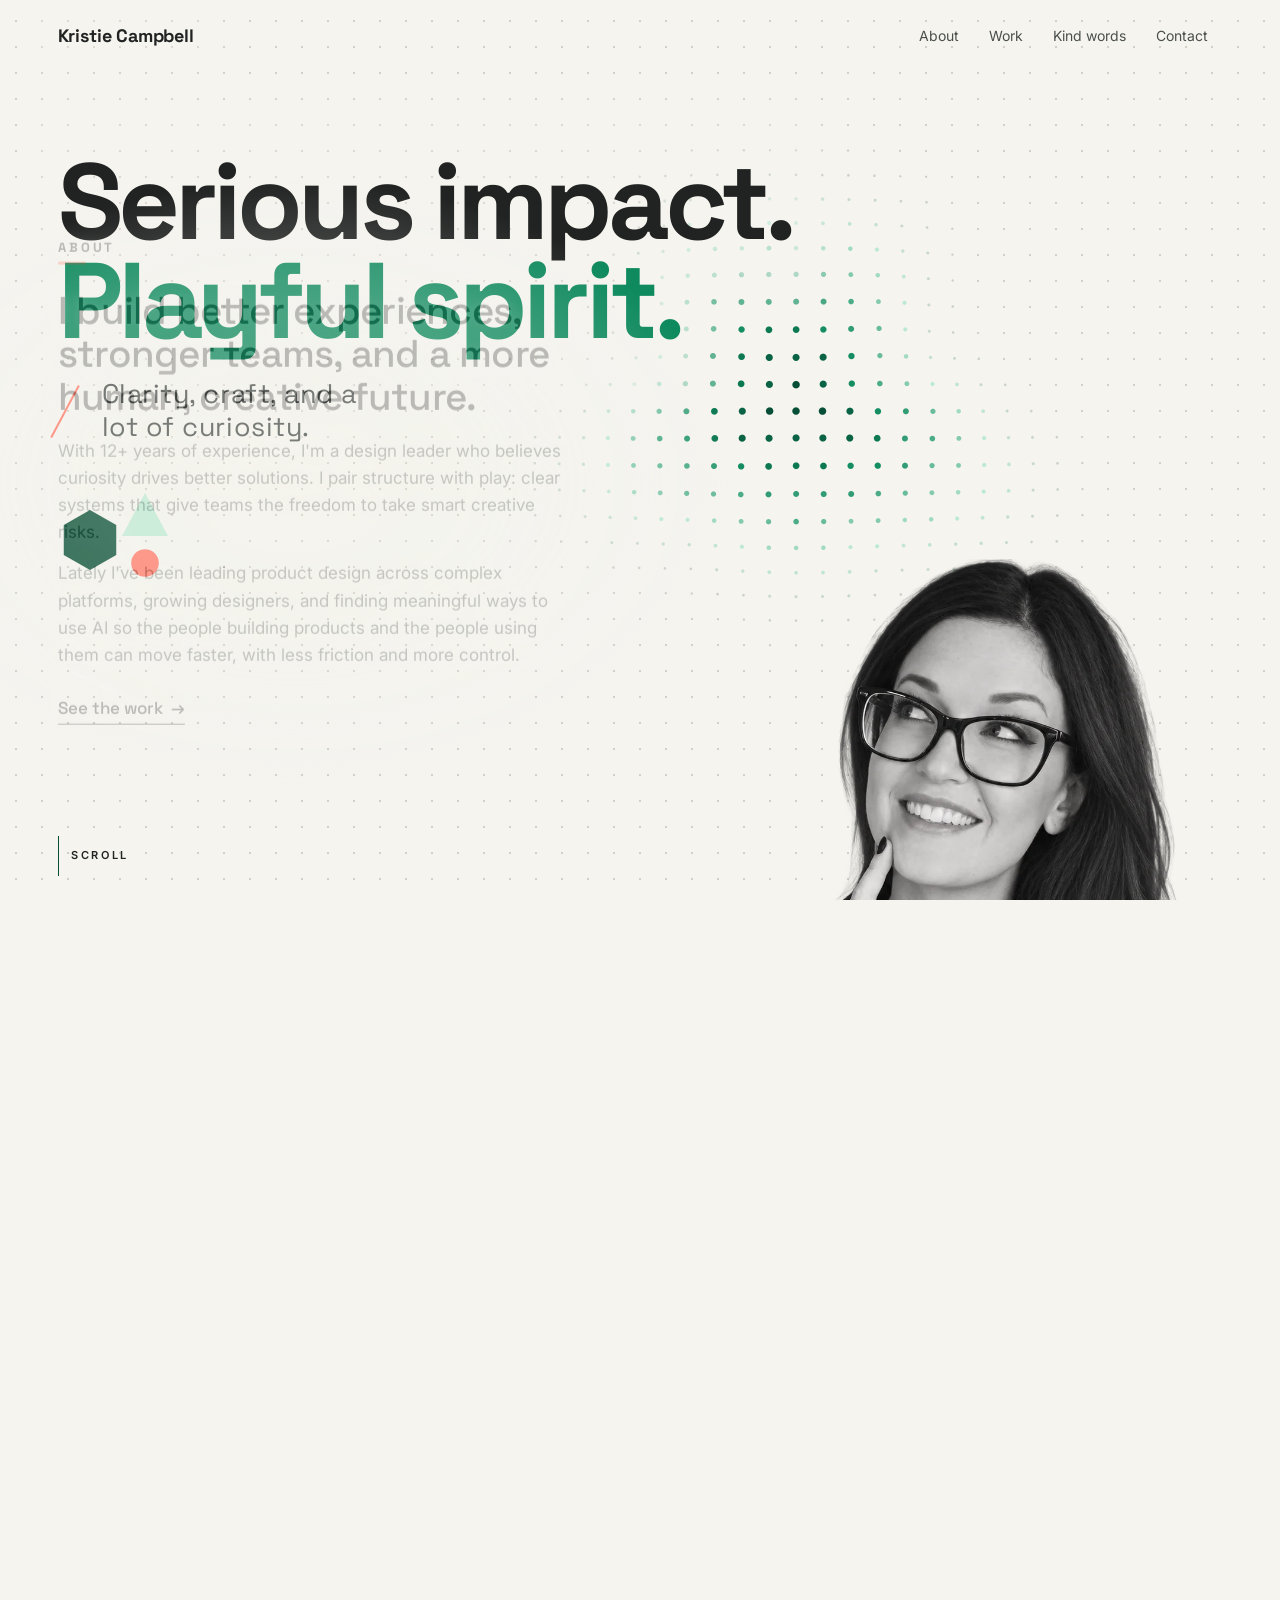
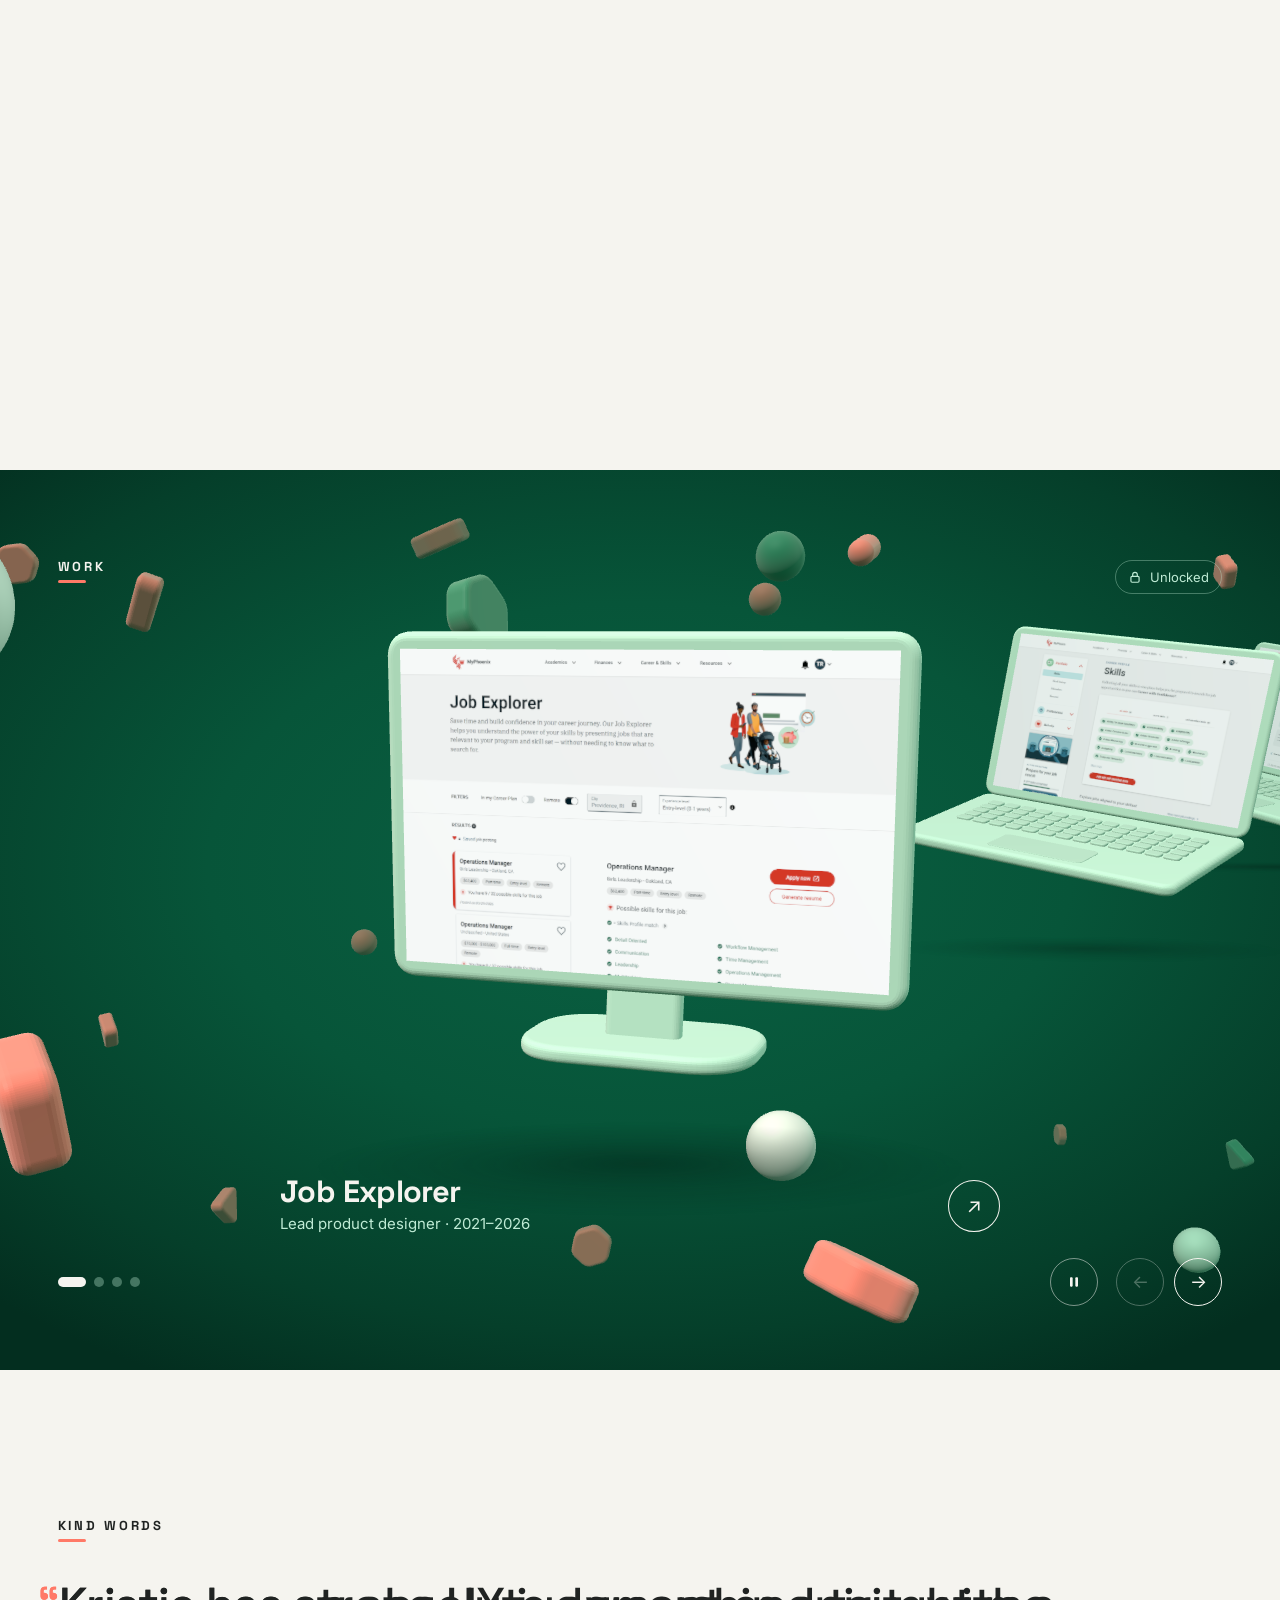
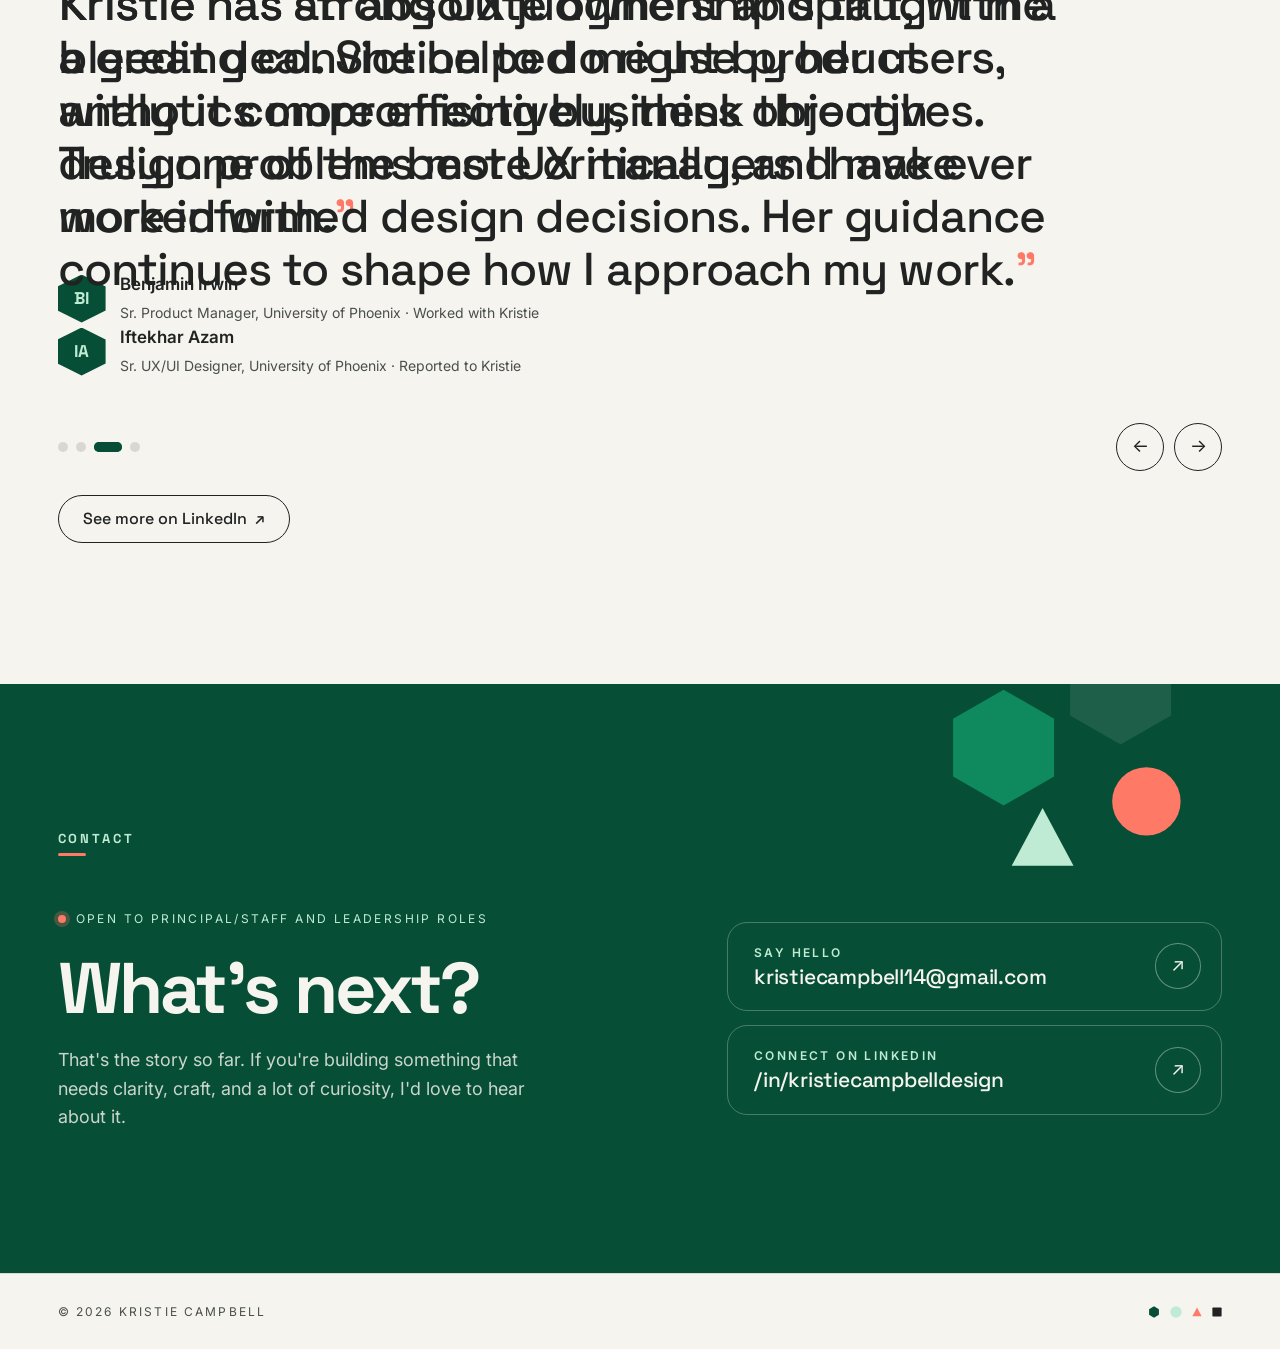
==== index.html @ 9670182a "Portfolio preview: clay work space, layered story hero, no resume section A standalone copy of the p" ====
<!doctype html>
<html lang="en">

<head>
  <meta charset="utf-8" />
  <meta name="viewport" content="width=device-width, initial-scale=1" />
  <meta name="robots" content="noindex" />
  <title>Kristie Campbell · Design Leader</title>
  <meta name="description"
    content="Kristie Campbell, design leader building better experiences, stronger teams, and a more human, creative future." />
  <link rel="icon"
    href="data:image/svg+xml,%3Csvg xmlns='http://www.w3.org/2000/svg' viewBox='0 0 100 100'%3E%3Cpolygon points='50,4 90,27 90,73 50,96 10,73 10,27' fill='%23064E35'/%3E%3Ccircle cx='50' cy='50' r='14' fill='%23FF7967'/%3E%3C/svg%3E" />
  <link rel="preconnect" href="https://fonts.googleapis.com" />
  <link rel="preconnect" href="https://fonts.gstatic.com" crossorigin />
  <link
    href="https://fonts.googleapis.com/css2?family=Inter:wght@400;500;600&family=Mrs+Saint+Delafield&family=Space+Grotesk:wght@400;500;700&display=swap"
    rel="stylesheet" />
  <link rel="stylesheet" href="css/styles.css" />
</head>

<body>
  <a class="skip-link" href="#about">Skip to content</a>

  <!-- ============ HEADER + MENU ============ -->
  <header class="site-header" data-header>
    <a class="wordmark" href="#top">Kristie Campbell</a>
    <nav class="nav-inline" aria-label="Sections" data-nav-inline>
      <ul>
        <li><a href="#about">About</a></li>
        <li><a href="#work">Work</a></li>
        <li><a href="#kind-words">Kind words</a></li>
        <li><a href="#contact">Contact</a></li>
      </ul>
    </nav>
    <button class="menu-toggle" aria-expanded="false" aria-controls="menu" data-menu-toggle>
      <span class="sr-only">Menu</span>
      <span class="menu-toggle__lines" aria-hidden="true"><i></i><i></i><i></i></span>
    </button>
  </header>

  <nav class="menu" id="menu" aria-label="Main" data-menu hidden>
    <ol class="menu__list">
      <li><a href="#about">About</a></li>
      <li><a href="#work">Work</a></li>
      <li><a href="#kind-words">Kind words</a></li>
      <li><a href="#contact">Contact</a></li>
    </ol>
  </nav>

  <main id="top">
    <!-- ============ INTRO: hero → about crossfade, photo stays in focus ============ -->
    <section class="intro" data-intro aria-label="Introduction">
      <div class="stage">
        <canvas class="field" data-field aria-hidden="true"></canvas>

        <div class="hero-layer" data-hero>
          <h1 class="hero-title">Serious impact.<br /><em>Playful spirit.</em></h1>
          <p class="hero-sub">Clarity, craft, and a<br />lot of curiosity.</p>

          <div class="shape-cluster" aria-hidden="true">
            <svg class="shape shape--hex" data-depth="0.6" viewBox="0 0 100 100">
              <polygon points="50,3 91,26.5 91,73.5 50,97 9,73.5 9,26.5" />
            </svg>
            <svg class="shape shape--tri" data-depth="1.1" viewBox="0 0 100 100">
              <polygon points="50,6 96,92 4,92" />
            </svg>
            <svg class="shape shape--dot" data-depth="1.6" viewBox="0 0 100 100">
              <circle cx="50" cy="50" r="46" />
            </svg>
          </div>
        </div>

        <div class="about-layer" id="about" data-about>
          <h2 class="section-label">About</h2>
          <p class="about-lede">I build better experiences, stronger teams, and a more human, creative future.</p>
          <p class="about-body">
            With 12+ years of experience, I'm a design leader who believes curiosity drives better solutions. I pair
            structure with play:
            clear systems that give teams the freedom to take smart creative risks.
          </p>
          <p class="about-body about-body--extra">
            Lately I've been leading product design across complex platforms, growing designers,
            and finding meaningful ways to use AI so the people building products and the people
            using them can move faster, with less friction and more control.
          </p>
          <a class="text-link" href="#work">See the work <span aria-hidden="true">→</span></a>
        </div>

        <div class="photo" data-photo>
          <img src="assets/img/me.webp" alt="Kristie Campbell smiling, finger to chin, looking up thoughtfully"
            width="1254" height="1254" fetchpriority="high" />
        </div>

        <div class="scroll-cue" data-cue aria-hidden="true"><span></span>Scroll</div>
      </div>
    </section>

    <!-- ============ WORK ============ -->
    <section class="section work" id="work">
      <div class="section-head container">
        <h2 class="section-label">Work</h2>
        <p class="lock-badge" data-lock-badge>
          <svg viewBox="0 0 24 24" aria-hidden="true">
            <rect x="5" y="11" width="14" height="10" rx="2" />
            <path d="M8 11V8a4 4 0 0 1 8 0v3" />
          </svg>
          <span>Password protected</span>
        </p>
      </div>

      <!-- Locked state -->
      <div class="gate container" data-gate>
        <div class="gate__ghosts" aria-hidden="true">
          <div class="ghost"></div>
          <div class="ghost"></div>
          <div class="ghost"></div>
        </div>
        <form class="gate__card" data-gate-form>
          <svg class="gate__icon" viewBox="0 0 100 100" aria-hidden="true">
            <polygon points="50,3 91,26.5 91,73.5 50,97 9,73.5 9,26.5" />
            <rect x="36" y="48" width="28" height="22" rx="3" />
            <path d="M42 48v-7a8 8 0 0 1 16 0v7" />
          </svg>
          <h3>Product stories are behind a password</h3>
          <p>Enter the password you were given, or <a href="#contact">reach out</a> for
            access.</p>
          <div class="gate__row">
            <label class="sr-only" for="work-password">Password</label>
            <div class="gate__pw-wrap">
              <input id="work-password" type="password" autocomplete="current-password" placeholder="Password" required
                data-clarity-mask="true" />
              <button type="button" class="gate__pw-toggle" data-pw-toggle aria-label="Show password"
                aria-pressed="false">
                <svg viewBox="0 0 24 24" aria-hidden="true" focusable="false">
                  <path class="eye-shape" d="M2 12s3.6-7 10-7 10 7 10 7-3.6 7-10 7-10-7-10-7Z" />
                  <circle class="eye-shape" cx="12" cy="12" r="3" />
                  <line class="eye-slash" x1="3" y1="3" x2="21" y2="21" />
                </svg>
              </button>
            </div>
            <button type="submit" class="btn btn--primary">Unlock</button>
          </div>
          <p class="gate__error" role="alert" data-gate-error></p>
        </form>
      </div>

      <!-- Unlocked state -->
      <div class="carousel" data-carousel hidden>
        <div class="carousel__track" data-track tabindex="0" aria-label="Product stories, scroll horizontally"></div>
        <div class="carousel__controls container">
          <div class="carousel__dots" data-dots></div>
          <div class="carousel__arrows">
            <button class="round-btn" data-prev aria-label="Previous story">←</button>
            <button class="round-btn" data-next aria-label="Next story">→</button>
          </div>
        </div>
      </div>
    </section>


    <!-- ============ LINKEDIN RECOMMENDATIONS ============ -->
    <section class="section kind-words" id="kind-words">
      <div class="container">
        <h2 class="section-label">Kind words</h2>
        <div class="quotes" data-quotes aria-live="polite"></div>
        <div class="quotes__footer">
          <div class="quotes__controls">
            <div class="quotes__dots" data-quote-dots></div>
            <div class="quotes__arrows" data-quote-arrows>
              <button class="round-btn" data-quote-prev aria-label="Previous recommendation">←</button>
              <button class="round-btn" data-quote-next aria-label="Next recommendation">→</button>
            </div>
          </div>
          <a class="btn btn--ghost" data-linkedin href="#" target="_blank" rel="noopener">See more on LinkedIn <span
              aria-hidden="true">↗</span></a>
        </div>
      </div>
    </section>

    <!-- ============ CONTACT ============
         Static section at the foot of the page. Copy comes from `contact` in
         js/content.js. -->
    <section class="section contact" id="contact">
      <div class="container">
        <h2 class="section-label">Contact</h2>
        <div class="contact__grid reveal">
          <div class="contact__copy" data-contact-copy></div>
          <div class="contact__links" data-contact-links></div>
        </div>
      </div>

      <div class="contact__shapes" aria-hidden="true">
        <svg viewBox="0 0 100 100" class="cs-shape cs-shape--1">
          <polygon points="50,3 91,26.5 91,73.5 50,97 9,73.5 9,26.5" />
        </svg>
        <svg viewBox="0 0 100 100" class="cs-shape cs-shape--2">
          <polygon points="50,3 91,26.5 91,73.5 50,97 9,73.5 9,26.5" />
        </svg>
        <svg viewBox="0 0 100 100" class="cs-shape cs-shape--3">
          <circle cx="50" cy="50" r="47" />
        </svg>
        <svg viewBox="0 0 100 100" class="cs-shape cs-shape--4">
          <polygon points="50,6 96,92 4,92" />
        </svg>
      </div>
    </section>
  </main>

  <!-- ============ SLIM FOOTER (contact has its own section above) ============ -->
  <footer class="site-footer">
    <div class="container footer__base">
      <span>© <span data-year></span> Kristie Campbell</span>
      <span class="footer__marks" aria-hidden="true">
        <svg viewBox="0 0 100 100">
          <polygon points="50,3 91,26.5 91,73.5 50,97 9,73.5 9,26.5" />
        </svg>
        <svg viewBox="0 0 100 100">
          <circle cx="50" cy="50" r="47" />
        </svg>
        <svg viewBox="0 0 100 100">
          <polygon points="50,6 96,92 4,92" />
        </svg>
        <svg viewBox="0 0 100 100">
          <rect x="4" y="4" width="92" height="92" rx="8" />
        </svg>
      </span>
    </div>
  </footer>

  <script src="js/content.js"></script>
  <!-- Preview build only: the work gate is switched off, so any plain link
       shows the whole site. The live site still asks for the password. -->
  <script>window.__kcUnlocked = true;</script>
  <script src="js/gate.js"></script>
  <script src="js/common.js"></script>
  <script src="js/field.js"></script>
  <script src="js/main.js"></script>
  <script type="module" src="js/workspace.js"></script>
</body>

</html>
---- css/styles.css ----
/* =====================================================================
   Structured Play: Kristie Campbell portfolio
   ===================================================================== */

:root {
  --forest: #064e35;
  --offwhite: #f5f4ef;
  --charcoal: #202322;
  --vibrant: #0f8a5f;
  --mint: #bfebd5;
  --coral: #ff7967;

  --ink: var(--charcoal);
  --ink-soft: #4a4f4c;
  --line: #d9d8d0;
  --paper: var(--offwhite);
  --paper-2: #ecebe3;

  --font-display: "Space Grotesk", system-ui, sans-serif;
  --font-body: "Inter", system-ui, sans-serif;
  --font-script: "Mrs Saint Delafield", cursive;

  --gutter: clamp(16px, 4.5vw, 64px);
  --max: 1280px;
  --header-h: 72px;
  --ease: cubic-bezier(0.22, 1, 0.36, 1);
}

*,
*::before,
*::after {
  box-sizing: border-box;
}

html {
  scroll-behavior: smooth;
  /* the header is fixed, so an anchored section would otherwise land under it */
  scroll-padding-top: calc(var(--header-h) + 12px);
  -webkit-text-size-adjust: 100%;
  overflow-x: clip;
}

@media (prefers-reduced-motion: reduce) {
  html {
    scroll-behavior: auto;
  }
}

body {
  margin: 0;
  background: var(--paper);
  color: var(--ink);
  font-family: var(--font-body);
  font-size: 17px;
  line-height: 1.6;
  -webkit-font-smoothing: antialiased;
}

[hidden] {
  display: none !important;
}

img {
  max-width: 100%;
  display: block;
}

a {
  color: inherit;
}

h1,
h2,
h3,
h4 {
  font-family: var(--font-display);
  line-height: 1.05;
  margin: 0;
  letter-spacing: -0.02em;
}

p {
  margin: 0;
}

button {
  font: inherit;
  color: inherit;
}

:focus-visible {
  outline: 2px solid var(--vibrant);
  outline-offset: 3px;
  border-radius: 4px;
}

.sr-only {
  position: absolute;
  width: 1px;
  height: 1px;
  padding: 0;
  margin: -1px;
  overflow: hidden;
  clip: rect(0 0 0 0);
  white-space: nowrap;
  border: 0;
}

.skip-link {
  position: fixed;
  left: 16px;
  top: -60px;
  z-index: 100;
  padding: 10px 16px;
  background: var(--forest);
  color: var(--offwhite);
  border-radius: 8px;
  transition: top .2s;
}

.skip-link:focus {
  top: 16px;
}

.container {
  width: 100%;
  max-width: var(--max);
  margin-inline: auto;
  padding-inline: var(--gutter);
}

/* ---------- Shared bits ---------- */
.section-label {
  display: inline-block;
  font-size: 13px;
  font-weight: 700;
  letter-spacing: 0.22em;
  text-transform: uppercase;
  position: relative;
  padding-bottom: 10px;
  align-self: start;
  justify-self: start;
}

.section-label::after {
  content: "";
  position: absolute;
  left: 0;
  bottom: 0;
  width: 28px;
  height: 3px;
  border-radius: 3px;
  background: var(--coral);
}

.section-head {
  display: flex;
  align-items: flex-end;
  justify-content: space-between;
  gap: 16px;
  margin-bottom: clamp(28px, 4vw, 48px);
}

.text-link {
  font-family: var(--font-display);
  font-weight: 500;
  text-decoration: none;
  display: inline-flex;
  gap: 8px;
  align-items: center;
  border-bottom: 1.5px solid currentColor;
  padding-bottom: 2px;
  transition: color .2s, gap .3s var(--ease);
}

.text-link:hover {
  color: var(--vibrant);
  gap: 12px;
}

.btn {
  display: inline-flex;
  align-items: center;
  justify-content: center;
  gap: 8px;
  height: 48px;
  padding: 0 24px;
  border-radius: 999px;
  border: 1.5px solid transparent;
  font-family: var(--font-display);
  font-weight: 500;
  font-size: 16px;
  text-decoration: none;
  cursor: pointer;
  white-space: nowrap;
  transition: background .2s, color .2s, transform .2s var(--ease), border-color .2s;
}

.btn:active {
  transform: scale(.97);
}

.btn--primary {
  background: var(--forest);
  color: var(--offwhite);
}

.btn--primary:hover {
  background: var(--vibrant);
}

.btn--ghost {
  border-color: var(--ink);
}

.btn--ghost:hover {
  background: var(--ink);
  color: var(--offwhite);
}

.btn--light {
  border-color: rgba(245, 244, 239, .5);
  color: var(--offwhite);
}

.btn--light:hover {
  background: var(--offwhite);
  color: var(--charcoal);
}

.round-btn {
  width: 48px;
  height: 48px;
  border-radius: 50%;
  border: 1.5px solid var(--ink);
  background: transparent;
  cursor: pointer;
  font-size: 18px;
  display: grid;
  place-items: center;
  transition: background .2s, color .2s, transform .2s var(--ease), opacity .2s;
}

.round-btn:hover:not(:disabled) {
  background: var(--ink);
  color: var(--offwhite);
}

.round-btn:disabled {
  opacity: .3;
  cursor: default;
}

.section {
  padding-block: clamp(80px, 11vw, 160px);
}

.reveal {
  opacity: 0;
  transform: translateY(24px);
  transition: opacity .8s var(--ease), transform .8s var(--ease);
}

.reveal.in {
  opacity: 1;
  transform: none;
}

@media (prefers-reduced-motion: reduce) {
  .reveal {
    opacity: 1;
    transform: none;
    transition: none;
  }
}

/* ---------- Header + menu ---------- */
.site-header {
  position: fixed;
  inset: 0 0 auto 0;
  z-index: 50;
  height: var(--header-h);
  display: flex;
  align-items: center;
  justify-content: space-between;
  padding-inline: var(--gutter);
  transition: background .3s, box-shadow .3s;
}

.site-header.is-solid {
  background: rgba(245, 244, 239, .86);
  backdrop-filter: blur(12px);
  -webkit-backdrop-filter: blur(12px);
  box-shadow: 0 1px 0 var(--line);
}

.wordmark {
  font-family: var(--font-display);
  font-weight: 700;
  font-size: 18px;
  text-decoration: none;
  letter-spacing: -0.01em;
}

/* Inline section nav. Desktop gets the links in the bar; below 900px they
   give way to the menu button and its full-screen takeover, which is the
   part of the old nav worth keeping. */
.nav-inline {
  display: none;
}

.nav-inline ul {
  display: flex;
  align-items: center;
  gap: 2px;
  margin: 0;
  padding: 0;
  list-style: none;
}

.nav-inline a {
  display: block;
  padding: 8px 14px;
  border-radius: 999px;
  font-size: 14px;
  text-decoration: none;
  color: var(--ink-soft);
  white-space: nowrap;
  transition: background .2s var(--ease), color .2s;
}

.nav-inline a:hover {
  color: var(--ink);
  background: var(--paper-2);
}

/* Set by the scroll spy in common.js, not by the link that was clicked —
   it follows where you actually are on the page. */
.nav-inline a[aria-current="true"] {
  color: var(--forest);
  background: var(--mint);
}

@media (min-width: 900px) {
  .nav-inline {
    display: block;
  }

  .site-header .menu-toggle {
    display: none;
  }
}

.menu-toggle {
  width: 48px;
  height: 48px;
  border: 0;
  background: transparent;
  cursor: pointer;
  display: grid;
  place-items: center;
  margin-right: -10px;
  position: relative;
  z-index: 60;
}

.menu-toggle__lines {
  display: grid;
  gap: 6px;
  width: 26px;
}

.menu-toggle__lines i {
  display: block;
  height: 2.5px;
  border-radius: 2px;
  background: currentColor;
  transition: transform .4s var(--ease), opacity .2s, width .3s var(--ease);
}

.menu-toggle__lines i:nth-child(2) {
  width: 80%;
  margin-left: auto;
}

.menu-toggle:hover .menu-toggle__lines i:nth-child(2) {
  width: 100%;
}

body.menu-open .site-header {
  background: transparent;
  box-shadow: none;
  backdrop-filter: none;
  color: var(--offwhite);
}

body.menu-open .menu-toggle__lines i:nth-child(1) {
  transform: translateY(8.5px) rotate(45deg);
}

body.menu-open .menu-toggle__lines i:nth-child(2) {
  opacity: 0;
}

body.menu-open .menu-toggle__lines i:nth-child(3) {
  transform: translateY(-8.5px) rotate(-45deg);
}

body.menu-open {
  overflow: hidden;
}

.menu {
  position: fixed;
  inset: 0;
  z-index: 40;
  background: var(--forest);
  color: var(--offwhite);
  display: flex;
  flex-direction: column;
  justify-content: center;
  padding: var(--header-h) var(--gutter) 40px;
  clip-path: circle(0 at calc(100% - var(--gutter) - 14px) 36px);
  visibility: hidden;
  transition: clip-path .7s var(--ease), visibility 0s .7s;
}

.menu.is-open {
  clip-path: circle(150% at calc(100% - var(--gutter) - 14px) 36px);
  visibility: visible;
  transition: clip-path .7s var(--ease), visibility 0s 0s;
}

.menu__list {
  list-style: none;
  margin: 0;
  padding: 0;
  counter-reset: m;
}

.menu__list li {
  counter-increment: m;
  overflow: hidden;
}

.menu__list a {
  display: inline-flex;
  align-items: baseline;
  gap: 16px;
  text-decoration: none;
  font-family: var(--font-display);
  font-weight: 700;
  letter-spacing: -0.03em;
  font-size: clamp(40px, 8vw, 88px);
  line-height: 1.12;
  transform: translateY(100%);
  transition: transform .7s var(--ease), color .2s;
}

.menu__list a::before {
  content: "0" counter(m);
  font-size: 14px;
  font-weight: 500;
  letter-spacing: .1em;
  color: var(--mint);
}

.menu.is-open .menu__list a {
  transform: none;
}

.menu.is-open .menu__list li:nth-child(2) a {
  transition-delay: .04s;
}

.menu.is-open .menu__list li:nth-child(3) a {
  transition-delay: .08s;
}

.menu.is-open .menu__list li:nth-child(4) a {
  transition-delay: .12s;
}

.menu.is-open .menu__list li:nth-child(5) a {
  transition-delay: .16s;
}

.menu.is-open .menu__list li:nth-child(6) a {
  transition-delay: .2s;
}

.menu__list a:hover {
  color: var(--coral);
}

/* =====================================================================
   INTRO: pinned stage. JS sets --p (0→1) as you scroll through it.
   ===================================================================== */
.intro {
  position: relative;
  height: 230svh;
}

.stage {
  position: sticky;
  top: 0;
  height: 100svh;
  overflow: hidden;
  --hero-o: 1;
  --hero-y: 0px;
  --about-o: 0;
  --about-y: 40px;
  --photo-t: 0;
  --line-o: 0;
}

/*.stage::after {
  content: "";
  position: absolute;
  left: var(--gutter);
  right: var(--gutter);
  bottom: 0;
  height: 2px;
  background: var(--charcoal);
  opacity: var(--line-o);
  transform: scaleX(var(--line-o));
  transform-origin: left;
}*/

.field {
  position: absolute;
  inset: 0;
  width: 100%;
  height: 100%;
  opacity: calc(0.35 + var(--hero-o) * 0.65);
}

.hero-layer {
  position: absolute;
  inset: 0;
  z-index: 2;
  padding: calc(var(--header-h) + clamp(24px, 9svh, 110px)) var(--gutter) 0;
  padding-left: max(var(--gutter), calc((100% - var(--max)) / 2 + var(--gutter)));
  opacity: var(--hero-o);
  transform: translateY(var(--hero-y));
  pointer-events: none;
}

.hero-layer>* {
  pointer-events: auto;
}

.eyebrow {
  font-size: 12px;
  font-weight: 600;
  letter-spacing: .24em;
  text-transform: uppercase;
  margin-bottom: clamp(16px, 2.5svh, 28px);
  color: var(--ink-soft);
}

.eyebrow span {
  color: var(--coral);
  margin-inline: .35em;
}

.hero-title {
  font-weight: 700;
  font-size: clamp(48px, 8.4vw, 132px);
  letter-spacing: -0.045em;
  line-height: .92;
  max-width: 9.5em;
}

.hero-title em {
  font-style: normal;
  color: var(--vibrant);
}

.hero-sub {
  font-family: var(--font-display);
  font-size: clamp(20px, 2.1vw, 30px);
  letter-spacing: .02em;
  line-height: 1.25;
  margin-top: clamp(18px, 3svh, 32px);
  color: var(--ink-soft);
  padding-left: 44px;
  position: relative;
}

.hero-sub::before {
  content: "";
  position: absolute;
  left: 6px;
  top: 4px;
  bottom: 4px;
  width: 2px;
  background: var(--coral);
  transform: rotate(28deg);
  transform-origin: center;
}

.shape-cluster {
  position: relative;
  width: 150px;
  height: 110px;
  margin-top: clamp(20px, 5svh, 56px);
}

.shape {
  position: absolute;
  transition: transform .6s var(--ease);
  will-change: transform;
}

.shape--hex {
  width: 64px;
  left: 0;
  top: 18px;
  fill: var(--forest);
}

.shape--tri {
  width: 50px;
  left: 62px;
  top: 0;
  fill: var(--mint);
}

.shape--dot {
  width: 30px;
  left: 72px;
  top: 58px;
  fill: var(--coral);
}

.about-layer {
  position: absolute;
  z-index: 3;
  left: max(var(--gutter), calc((100% - var(--max)) / 2 + var(--gutter)));
  top: 50%;
  width: min(44%, 560px);
  opacity: var(--about-o);
  transform: translateY(calc(-50% + var(--about-y)));
  visibility: visible;
  will-change: transform, opacity;
}

.about-layer[data-hidden] {
  visibility: hidden;
}

/* soft paper wash so the copy stays readable where it crosses the photo */
.about-layer::before {
  content: "";
  position: absolute;
  z-index: -1;
  pointer-events: none;
  inset: -12% -22% -14% -16%;
  background: radial-gradient(72% 62% at 42% 50%,
      var(--paper) 0%, rgba(245, 244, 239, .96) 33%, rgba(245, 244, 239, .78) 53%,
      rgba(245, 244, 239, .4) 67%, rgba(245, 244, 239, 0) 80%);
}

.about-layer>* {
  position: relative;
}

/* stacked shadows build a halo that follows the letterforms rather than a visible box */
.about-layer .section-label,
.about-lede,
.about-body,
.about-layer .text-link {
  text-shadow:
    0 0 6px rgba(245, 244, 239, .98),
    0 0 12px rgba(245, 244, 239, .96),
    0 0 22px rgba(245, 244, 239, .9),
    0 0 36px rgba(245, 244, 239, .7);
}

.about-layer .section-label {
  margin-bottom: 24px;
}

.about-lede {
  font-family: var(--font-display);
  font-weight: 500;
  letter-spacing: -0.02em;
  font-size: clamp(26px, 3vw, 42px);
  line-height: 1.12;
  margin-bottom: 20px;
}

.about-body {
  color: var(--ink-soft);
  margin-bottom: 14px;
  max-width: 46ch;
}

.about-layer .text-link {
  margin-top: 12px;
}

.photo {
  position: absolute;
  z-index: 1;
  bottom: 0;
  right: max(0px, calc((100% - var(--max)) / 2));
  height: min(92svh, 58vw);
  aspect-ratio: 1;
  transform: translate3d(0, var(--photo-y, 54%), 0);
  will-change: transform;
}

.photo img {
  width: 100%;
  height: 100%;
  object-fit: contain;
  object-position: bottom;
}

.scroll-cue {
  position: absolute;
  left: var(--gutter);
  bottom: 24px;
  z-index: 2;
  display: flex;
  align-items: center;
  gap: 12px;
  font-size: 11px;
  font-weight: 600;
  letter-spacing: .24em;
  text-transform: uppercase;
  opacity: var(--hero-o);
}

.scroll-cue span {
  width: 1.5px;
  height: 40px;
  background: var(--line);
  position: relative;
  overflow: hidden;
}

.scroll-cue span::after {
  content: "";
  position: absolute;
  inset: 0;
  background: var(--forest);
  animation: cue 2.2s var(--ease) infinite;
}

@keyframes cue {
  from {
    transform: translateY(-100%);
  }

  to {
    transform: translateY(100%);
  }
}

@media (max-width: 899px) {
  .intro {
    height: 210svh;
  }

  .hero-title {
    font-size: clamp(38px, 11.5vw, 84px);
  }

  .shape-cluster {
    transform: scale(.8);
    transform-origin: left top;
  }

  .photo {
    height: min(62svh, 118vw);
    right: -16vw;
    transform: translate3d(0, var(--photo-y, 46%), 0);
  }

  .about-layer {
    top: calc(var(--header-h) + 8px);
    width: auto;
    right: var(--gutter);
    transform: translateY(var(--about-y));
  }

  .about-lede {
    font-size: clamp(24px, 6.6vw, 34px);
  }

  .about-body {
    font-size: 15px;
  }

  .scroll-cue {
    display: none;
  }
}

@media (max-width: 899px) and (max-height: 560px) {
  .about-body {
    display: none;
  }
}

/* =====================================================================
   WORK
   ===================================================================== */
.work {
  padding-bottom: clamp(64px, 8vw, 120px);
}

.lock-badge {
  display: inline-flex;
  align-items: center;
  gap: 8px;
  font-size: 13px;
  color: var(--ink-soft);
  padding: 6px 12px;
  border: 1px solid var(--line);
  border-radius: 999px;
}

.lock-badge svg {
  width: 14px;
  height: 14px;
  fill: none;
  stroke: currentColor;
  stroke-width: 2;
}

.lock-badge.is-open {
  color: var(--vibrant);
  border-color: var(--mint);
  background: rgba(191, 235, 213, .35);
}

/* ---------------------------------------------------------------------
   Unlocked: the blade becomes a 3D clay space
   js/workspace.js adds the canvas and the bottom overlay. The section head
   is the same markup as the locked state, recoloured for the dark room.
   --------------------------------------------------------------------- */
.work--3d {
  position: relative;
  overflow: hidden;
  height: clamp(680px, 100vh, 960px);
  padding: 0;
  color: var(--offwhite);
  background:
    radial-gradient(ellipse 75% 65% at 50% 44%,
      #0a6143 0%, #075539 45%, #053f2a 80%, #032e1f 100%);
}

.work3d__stage {
  position: absolute;
  inset: 0;
  /* vertical scrolling still belongs to the page; horizontal drags are ours */
  touch-action: pan-y;
}

.work3d__stage:focus-visible {
  outline: 2px solid var(--mint);
  outline-offset: -4px;
}

.work3d__canvas {
  display: block;
  width: 100%;
  height: 100%;
}

.work--3d .section-head {
  position: relative;
  z-index: 2;
  padding-top: clamp(48px, 7vw, 96px);
  pointer-events: none;
}

.work--3d .section-label {
  color: var(--offwhite);
}

.work--3d .lock-badge,
.work--3d .lock-badge.is-open {
  color: var(--mint);
  border-color: rgba(191, 235, 213, .35);
  background: transparent;
}

/* Bottom overlay: story meta, then dots and controls. The wrappers let
   pointer events through so drags and clicks land on the canvas; only the
   link and the buttons take them back. */
.work3d__overlay {
  position: absolute;
  z-index: 2;
  left: 0;
  right: 0;
  bottom: 0;
  pointer-events: none;
}

.work3d__bar {
  display: flex;
  flex-direction: column;
  gap: 22px;
  padding-bottom: clamp(36px, 5vw, 64px);
}

.work3d__meta {
  pointer-events: auto;
  display: flex;
  align-items: center;
  justify-content: space-between;
  gap: 16px;
  width: 100%;
  max-width: 720px;
  margin-inline: auto;
  text-decoration: none;
  color: var(--offwhite);
}

.work3d__meta h3 {
  margin: 0;
  font-family: var(--font-display);
  font-size: clamp(22px, 2.4vw, 32px);
  font-weight: 700;
  line-height: 1.05;
  letter-spacing: -0.02em;
}

.work3d__meta p {
  margin: 4px 0 0;
  color: var(--mint);
  font-size: 15px;
}

.work3d__arrow {
  flex: 0 0 auto;
  width: 52px;
  height: 52px;
  border-radius: 50%;
  display: grid;
  place-items: center;
  border: 1.5px solid var(--offwhite);
  font-size: 20px;
  transform: rotate(-45deg);
  transition: background .3s, color .3s, border-color .3s, transform .5s var(--ease);
}

.work3d__meta:hover .work3d__arrow,
.work3d__meta:focus-visible .work3d__arrow {
  background: var(--coral);
  border-color: var(--coral);
  color: var(--charcoal);
  transform: rotate(0deg);
}

.work3d__controls {
  display: flex;
  align-items: center;
  justify-content: space-between;
  gap: 16px;
}

/* negative margin so the 44px hit targets don't widen the row */
.work3d__dots {
  display: flex;
  margin: -17px -4px;
  pointer-events: auto;
}

.work3d__dots button {
  display: block;
  padding: 17px 4px;
  border: 0;
  background: none;
  cursor: pointer;
}

.work3d__dots button i {
  display: block;
  width: 10px;
  height: 10px;
  border-radius: 999px;
  background: rgba(191, 235, 213, .35);
  transition: width .4s var(--ease), background .3s;
}

.work3d__dots button:hover i {
  background: var(--mint);
}

.work3d__dots button:focus-visible {
  outline: none;
}

.work3d__dots button:focus-visible i {
  outline: 2px solid var(--mint);
  outline-offset: 3px;
}

.work3d__dots button[aria-current="true"] i {
  width: 28px;
  background: var(--offwhite);
}

.work3d__arrows {
  display: flex;
  gap: 10px;
  pointer-events: auto;
}

.work--3d .round-btn {
  border-color: var(--offwhite);
  color: var(--offwhite);
}

.work--3d .round-btn:hover:not(:disabled) {
  background: var(--offwhite);
  color: #064e35;
}

.work--3d .work3d__motion {
  margin-right: 8px;
  border-color: rgba(245, 244, 239, .5);
}

.work3d__motion svg {
  width: 16px;
  height: 16px;
  fill: currentColor;
}

/* Gate */
.gate {
  position: relative;
  min-height: 440px;
  display: grid;
  place-items: center;
}

.gate__ghosts {
  position: absolute;
  inset: 0 var(--gutter);
  display: flex;
  gap: 24px;
  align-items: center;
  overflow: hidden;
  filter: blur(6px);
  opacity: .7;
  pointer-events: none;
}

.ghost {
  flex: 0 0 min(60%, 620px);
  aspect-ratio: 16 / 10;
  border-radius: 14px;
  background: linear-gradient(var(--paper-2) 0 28px, transparent 28px), linear-gradient(135deg, var(--forest), var(--vibrant));
}

.ghost:nth-child(2) {
  background: linear-gradient(var(--paper-2) 0 28px, transparent 28px), linear-gradient(135deg, var(--mint), #e3f6ec);
}

.ghost:nth-child(3) {
  background: linear-gradient(var(--paper-2) 0 28px, transparent 28px), var(--charcoal);
}

.gate__card {
  position: relative;
  z-index: 1;
  width: min(100%, 480px);
  background: var(--paper);
  border: 1px solid var(--line);
  border-radius: 20px;
  padding: clamp(24px, 4vw, 40px);
  text-align: center;
  box-shadow: 0 30px 60px -30px rgba(32, 35, 34, .35);
}

.gate__icon {
  width: 56px;
  margin: 0 auto 16px;
}

.gate__icon polygon {
  fill: var(--forest);
}

.gate__icon rect,
.gate__icon path {
  fill: none;
  stroke: var(--offwhite);
  stroke-width: 5;
  stroke-linecap: round;
}

.gate__card h3 {
  font-size: 24px;
  margin-bottom: 10px;
}

.gate__card p {
  color: var(--ink-soft);
  font-size: 15px;
}

.gate__row {
  display: flex;
  gap: 8px;
  margin-top: 22px;
}

.gate__row input {
  flex: 1;
  min-width: 0;
  height: 48px;
  padding: 0 18px;
  border-radius: 999px;
  border: 1.5px solid var(--line);
  background: #fff;
  font: inherit;
  font-size: 16px;
}

.gate__row input:focus {
  outline: none;
  border-color: var(--vibrant);
  box-shadow: 0 0 0 4px rgba(15, 138, 95, .15);
}

.gate__pw-wrap {
  position: relative;
  flex: 1;
  min-width: 0;
}

.gate__pw-wrap input {
  width: 100%;
  padding-right: 44px;
}

.gate__pw-toggle {
  position: absolute;
  top: 50%;
  right: 6px;
  transform: translateY(-50%);
  display: flex;
  align-items: center;
  justify-content: center;
  width: 36px;
  height: 36px;
  border: none;
  border-radius: 50%;
  background: none;
  padding: 0;
  color: var(--ink-soft);
  cursor: pointer;
}

.gate__pw-toggle:hover,
.gate__pw-toggle:focus-visible {
  color: var(--ink);
}

.gate__pw-toggle:focus-visible {
  outline: 2px solid var(--vibrant);
  outline-offset: 2px;
}

.gate__pw-toggle svg {
  width: 20px;
  height: 20px;
}

.gate__pw-toggle .eye-shape {
  fill: none;
  stroke: currentColor;
  stroke-width: 1.8;
  stroke-linecap: round;
  stroke-linejoin: round;
}

.gate__pw-toggle .eye-slash {
  stroke: currentColor;
  stroke-width: 1.8;
  stroke-linecap: round;
  opacity: 1;
  transition: opacity .15s ease;
}

.gate__pw-toggle[aria-pressed="true"] .eye-slash {
  opacity: 0;
}

.gate__error {
  min-height: 22px;
  margin-top: 10px;
  color: #c8412f !important;
  font-size: 14px;
}

.gate__card.shake {
  animation: shake .4s;
}

@keyframes shake {

  20%,
  60% {
    transform: translateX(-8px);
  }

  40%,
  80% {
    transform: translateX(8px);
  }
}

@media (max-width: 480px) {
  .gate__row {
    flex-direction: column;
  }
}

/* Carousel */
.carousel__track {
  display: flex;
  gap: clamp(16px, 2.5vw, 32px);
  overflow-x: auto;
  overscroll-behavior-x: contain;
  scroll-snap-type: x mandatory;
  scrollbar-width: none;
  /* the track is a scroll container, so it clips its own overflow: the top
     padding has to clear the focused card's 8px lift plus its focus ring,
     or the ring gets cropped. The negative margin keeps the layout put. */
  padding: 26px max(var(--gutter), calc((100% - var(--max)) / 2 + var(--gutter))) 24px;
  margin-top: -14px;
  scroll-padding-inline: max(var(--gutter), calc((100% - var(--max)) / 2 + var(--gutter)));
  cursor: grab;
  /* no touch-action here: pan-x would stop an up/down swipe that starts on a
     card from scrolling the page. Left as auto, the browser sends sideways
     swipes to the track and vertical ones to the page. */
}

.carousel__track::-webkit-scrollbar {
  display: none;
}

.carousel__track.is-dragging {
  cursor: grabbing;
  scroll-snap-type: none;
}

.carousel__track.is-dragging .card {
  pointer-events: none;
}

.card {
  flex: 0 0 clamp(290px, 56vw, 720px);
  scroll-snap-align: start;
  text-decoration: none;
  display: block;
}

.browser {
  border-radius: 14px;
  overflow: hidden;
  background: #fff;
  border: 1px solid var(--line);
  box-shadow: 0 1px 2px rgba(32, 35, 34, .06), 0 24px 48px -28px rgba(32, 35, 34, .35);
  transition: transform .6s var(--ease), box-shadow .6s var(--ease);
}

.browser__bar {
  height: 34px;
  display: flex;
  align-items: center;
  gap: 12px;
  padding: 0 14px;
  background: var(--paper-2);
  border-bottom: 1px solid var(--line);
}

.browser__dots {
  display: flex;
  gap: 6px;
}

.browser__dots i {
  width: 10px;
  height: 10px;
  border-radius: 50%;
  background: #d3d2c9;
}

.browser__dots i:first-child {
  background: var(--coral);
}

.browser__url {
  flex: 1;
  max-width: 320px;
  margin-inline: auto;
  height: 20px;
  border-radius: 6px;
  background: var(--paper);
  font-size: 11px;
  line-height: 20px;
  text-align: center;
  color: var(--ink-soft);
  overflow: hidden;
  white-space: nowrap;
  text-overflow: ellipsis;
  padding-inline: 8px;
}

.browser__view {
  aspect-ratio: 16 / 10;
  overflow: hidden;
  position: relative;
}

.browser__view img {
  width: 100%;
  height: 100%;
  object-fit: cover;
  object-position: top;
  transition: transform 1.2s var(--ease);
}

.placeholder {
  position: absolute;
  inset: 0;
  display: grid;
  place-items: center;
  overflow: hidden;
  background: var(--forest);
  color: var(--offwhite);
  font-family: var(--font-display);
  font-size: 14px;
  letter-spacing: .14em;
  text-transform: uppercase;
}

.placeholder[data-accent="vibrant"] {
  background: var(--vibrant);
}

.placeholder[data-accent="mint"] {
  background: var(--mint);
  color: var(--forest);
}

.placeholder[data-accent="charcoal"] {
  background: var(--charcoal);
}

.placeholder svg {
  position: absolute;
  width: 46%;
  right: -8%;
  bottom: -14%;
  opacity: .16;
  fill: currentColor;
  transition: transform 1.2s var(--ease);
}

.placeholder span {
  position: relative;
}

.card__meta {
  display: flex;
  align-items: center;
  justify-content: space-between;
  gap: 16px;
  padding: 20px 4px 0;
}

.card__meta h3 {
  font-size: clamp(22px, 2.4vw, 32px);
}

.card__meta p {
  color: var(--ink-soft);
  font-size: 15px;
  margin-top: 4px;
}

.card__arrow {
  flex: 0 0 auto;
  width: 52px;
  height: 52px;
  border-radius: 50%;
  display: grid;
  place-items: center;
  border: 1.5px solid var(--ink);
  font-size: 20px;
  transition: background .3s, color .3s, border-color .3s, transform .5s var(--ease);
  transform: rotate(-45deg);
}

.card:hover .browser,
.card:focus-visible .browser {
  transform: translateY(-8px);
  box-shadow: 0 1px 2px rgba(32, 35, 34, .06), 0 40px 60px -30px rgba(32, 35, 34, .45);
}

.card:hover .browser__view img,
.card:hover .placeholder svg {
  transform: scale(1.04);
}

.card:hover .card__arrow {
  background: var(--coral);
  border-color: var(--coral);
  color: var(--charcoal);
  transform: rotate(0deg);
}

.card:focus-visible {
  outline: none;
}

.card:focus-visible .browser {
  outline: 2px solid var(--vibrant);
  outline-offset: 4px;
}

.carousel__controls {
  display: flex;
  align-items: center;
  justify-content: space-between;
  margin-top: 16px;
}

.carousel__arrows {
  display: flex;
  gap: 10px;
}

/* Same idea as the Kind words bars: the dot is the <i>, and the button around
   it is padded out to a 44px-tall target that tiles with its neighbours, so
   there's no dead space to miss into. Negative margins keep the row put. */
.carousel__dots {
  display: flex;
  margin: -17px -4px;
}

.carousel__dots button {
  display: block;
  border: 0;
  padding: 17px 4px;
  background: none;
  cursor: pointer;
}

.carousel__dots button i {
  display: block;
  width: 10px;
  height: 10px;
  border-radius: 999px;
  background: var(--line);
  transition: width .4s var(--ease), background .3s;
}

.carousel__dots button:hover i {
  background: #c8c7be;
}

.carousel__dots button:focus-visible {
  outline: none;
}

.carousel__dots button:focus-visible i {
  outline: 2px solid var(--vibrant);
  outline-offset: 4px;
}

.carousel__dots button[aria-current="true"] i {
  width: 28px;
  background: var(--forest);
}

/* =====================================================================
   RESUME TIMELINE
   ===================================================================== */
.resume {
  background: var(--paper-2);
}

.timeline {
  position: relative;
  height: 150px;
  margin-inline: 12px;
}

.timeline__line {
  position: absolute;
  inset: 0;
  width: 100%;
  height: 100%;
  overflow: visible;
}

.timeline__line path {
  fill: none;
  stroke-linecap: round;
  vector-effect: non-scaling-stroke;
}

.timeline__base {
  stroke: var(--ink);
  stroke-width: 2;
  stroke-dasharray: 2 8;
  opacity: .45;
}

.timeline__progress {
  stroke: var(--forest);
  stroke-width: 3;
}

.timeline__line rect {
  transition: width .8s var(--ease);
}

.timeline__points {
  position: absolute;
  inset: 0;
}

.tl-point {
  position: absolute;
  transform: translate(-50%, -50%);
  width: 56px;
  height: 56px;
  border: 0;
  background: transparent;
  cursor: pointer;
  padding: 0;
  display: grid;
  place-items: center;
}

.tl-point__shape {
  width: 22px;
  height: 22px;
  overflow: visible;
  fill: var(--paper-2);
  stroke: var(--forest);
  stroke-width: 2.2;
  stroke-linejoin: round;
  transition: transform .4s var(--ease), fill .3s, stroke .3s;
}

.tl-point::after {
  content: "";
  position: absolute;
  width: 40px;
  height: 40px;
  border-radius: 50%;
  border: 2.5px solid var(--coral);
  opacity: 0;
  transform: scale(.5);
  transition: opacity .3s, transform .5s var(--ease);
}

.tl-point:hover .tl-point__shape {
  transform: scale(1.25);
  fill: var(--mint);
}

.tl-point[aria-selected="true"] .tl-point__shape {
  fill: var(--vibrant);
  stroke: var(--vibrant);
  transform: scale(1.18);
}

.tl-point[aria-selected="true"]::after {
  opacity: 1;
  transform: scale(1);
}

.tl-point.is-past .tl-point__shape {
  fill: var(--forest);
}

/* the "?" node that opens the contact panel */
.tl-point--contact .tl-point__shape {
  width: 32px;
  height: 32px;
  fill: var(--coral);
  stroke: var(--coral);
}

.tl-point--contact:hover .tl-point__shape {
  fill: var(--coral);
  transform: scale(1.15) rotate(12deg);
}

.tl-point--contact[aria-selected="true"] .tl-point__shape {
  fill: var(--coral);
  stroke: var(--coral);
  transform: scale(1.12);
}

.tl-point--contact::after {
  width: 52px;
  height: 52px;
  border-color: var(--forest);
}

.tl-point__mark {
  position: absolute;
  inset: 0;
  display: grid;
  place-items: center;
  pointer-events: none;
  font-family: var(--font-display);
  font-weight: 700;
  font-size: 16px;
  line-height: 1;
  color: var(--offwhite);
}

.tl-point__year {
  position: absolute;
  top: 100%;
  left: 50%;
  transform: translateX(-50%);
  margin-top: -6px;
  font-family: var(--font-display);
  font-weight: 500;
  font-size: 14px;
  color: var(--ink-soft);
  white-space: nowrap;
}

.tl-point[aria-selected="true"] .tl-point__year {
  color: var(--ink);
  font-weight: 700;
}

.tl-point.label-above .tl-point__year {
  top: auto;
  bottom: 100%;
  margin-top: 0;
  margin-bottom: -6px;
}

.timeline__detail {
  display: grid;
  grid-template-columns: minmax(0, 5fr) minmax(0, 7fr);
  gap: clamp(24px, 5vw, 80px);
  margin-top: clamp(40px, 5vw, 64px);
  padding-top: clamp(28px, 4vw, 44px);
  border-top: 1px solid var(--line);
  min-height: 220px;
}

.timeline__detail>* {
  animation: rise .6s var(--ease) both;
}

.timeline__detail>*:nth-child(2) {
  animation-delay: .08s;
}

@keyframes rise {
  from {
    opacity: 0;
    transform: translateY(16px);
  }
}

@media (prefers-reduced-motion: reduce) {
  .timeline__detail>* {
    animation: none;
  }
}

.tl-role h3 {
  font-size: clamp(28px, 3.4vw, 48px);
  letter-spacing: -0.03em;
}

.tl-role .company {
  font-family: var(--font-display);
  font-size: 20px;
  margin-top: 10px;
  color: var(--vibrant);
  font-weight: 500;
}

.tl-role .dates {
  margin-top: 6px;
  color: var(--ink-soft);
  font-size: 15px;
}

.tl-points {
  list-style: none;
  margin: 0;
  padding: 0;
  display: grid;
  gap: 14px;
}

.tl-points li {
  position: relative;
  padding-left: 28px;
}

.tl-points li::before {
  content: "";
  position: absolute;
  left: 0;
  top: .55em;
  width: 10px;
  height: 10px;
  background: var(--forest);
  clip-path: polygon(50% 0, 100% 25%, 100% 75%, 50% 100%, 0 75%, 0 25%);
}

/* contact panel: breaks out of the role template */
.timeline__detail.is-contact {
  display: block;
  position: relative;
  overflow: hidden;
  border-top: 0;
  border-radius: 22px;
  background: var(--forest);
  color: var(--offwhite);
  padding: clamp(28px, 4.5vw, 64px);
}

.tl-contact {
  position: relative;
  z-index: 1;
}

.tl-contact__status {
  display: inline-flex;
  align-items: center;
  gap: 10px;
  margin-bottom: 22px;
  font-size: 12px;
  letter-spacing: .2em;
  text-transform: uppercase;
  color: var(--mint);
}

.tl-contact__status i {
  width: 8px;
  height: 8px;
  border-radius: 50%;
  background: var(--coral);
  box-shadow: 0 0 0 4px rgba(255, 121, 103, .25);
}

.tl-contact h3 {
  font-size: clamp(32px, 4.6vw, 62px);
  letter-spacing: -0.035em;
  max-width: 12em;
}

.tl-contact__body {
  margin-top: 18px;
  font-size: 18px;
  max-width: 46ch;
  color: rgba(245, 244, 239, .82);
}

.tl-contact__actions {
  display: flex;
  gap: 12px;
  flex-wrap: wrap;
  margin-top: 32px;
}

.timeline__detail.is-contact .btn--primary {
  background: var(--vibrant);
}

.timeline__detail.is-contact .btn--primary:hover {
  background: var(--mint);
  color: var(--forest);
}

.tl-contact__script {
  font-family: var(--font-script);
  font-size: clamp(34px, 4vw, 54px);
  line-height: 1;
  color: var(--mint);
  margin-top: 36px;
}

.tl-contact__shapes {
  position: absolute;
  right: -4%;
  top: -12%;
  width: min(36%, 300px);
  aspect-ratio: 1;
}

.tc-shape {
  position: absolute;
  width: 46%;
}

.tc-shape--1 {
  left: 4%;
  top: 26%;
  fill: var(--vibrant);
}

.tc-shape--2 {
  left: 42%;
  top: 2%;
  fill: rgba(245, 244, 239, .1);
}

.tc-shape--3 {
  left: 60%;
  top: 48%;
  fill: var(--coral);
  width: 32%;
}

.tc-shape--4 {
  left: 24%;
  top: 62%;
  fill: var(--mint);
  width: 26%;
}

@media (max-width: 899px) {
  .tl-contact__shapes {
    display: none;
  }
}

.timeline__nav {
  display: flex;
  align-items: center;
  justify-content: space-between;
  margin-top: 32px;
}

.timeline__count {
  font-family: var(--font-display);
  font-size: 14px;
  letter-spacing: .1em;
  color: var(--ink-soft);
}

@media (max-width: 719px) {
  .timeline {
    height: 120px;
  }

  .timeline__detail {
    grid-template-columns: 1fr;
  }

  .tl-point__year {
    font-size: 12px;
  }
}

/* =====================================================================
   SHAPE RULE (section divider built from the brand shape language)

   Currently unused. It ran between the resume snapshot and kind words until
   the resume band's own background proved to be separation enough, so as a
   divider it read as decoration. Kept because the shape row itself is worth
   reusing somewhere it earns its place — don't delete it as dead CSS.
   ===================================================================== */
.shape-rule {
  display: flex;
  align-items: center;
  gap: 18px;
  padding-block: clamp(40px, 6vw, 72px);
}

.shape-rule::before,
.shape-rule::after {
  content: "";
  height: 1px;
  background: var(--line);
  flex: 1;
}

.shape-rule::before {
  flex: 0 0 clamp(24px, 6vw, 80px);
}

.shape-rule svg {
  width: 18px;
  height: 18px;
  flex: 0 0 auto;
  transition: transform .6s var(--ease);
}

.shape-rule svg:nth-child(1) {
  fill: var(--forest);
}

.shape-rule svg:nth-child(2) {
  fill: var(--mint);
}

.shape-rule svg:nth-child(3) {
  fill: var(--coral);
  width: 14px;
  height: 14px;
}

.shape-rule svg:nth-child(4) {
  fill: var(--charcoal);
  width: 14px;
  height: 14px;
}

.shape-rule.in svg:nth-child(2) {
  transform: rotate(-12deg);
}

.shape-rule.in svg:nth-child(3) {
  transform: translateY(-2px);
}

/* =====================================================================
   KIND WORDS
   ===================================================================== */
.kind-words {
  /* Full section padding. While the shape rule sat above this section it
     carried the space itself, and this was trimmed to clamp(40px, 5vw, 64px);
     put that back if the rule ever returns here. */
  padding-top: clamp(80px, 11vw, 160px);
}

.quotes {
  position: relative;
  margin-top: 36px;
  display: grid;
  /* touch-dragged horizontally by js/main.js; this only declares that intent so
     the browser still hands vertical page scrolling through untouched */
  touch-action: pan-y;
}

.quote {
  grid-area: 1 / 1;
  margin: 0;
  opacity: 0;
  visibility: hidden;
  transform: translateY(16px);
  transition: opacity .6s var(--ease), transform .6s var(--ease), visibility 0s .6s;
}

.quote.is-active {
  opacity: 1;
  visibility: visible;
  transform: none;
  transition-delay: 0s;
}

.quote blockquote {
  margin: 0;
  position: relative;
  font-family: var(--font-display);
  font-weight: 500;
  letter-spacing: -0.02em;
  font-size: clamp(26px, 3.6vw, 52px);
  line-height: 1.15;
  max-width: 22em;
  text-indent: -0.42em;
}

.quote blockquote::before {
  content: "\201C";
  color: var(--coral);
}

.quote blockquote::after {
  content: "\201D";
  color: var(--coral);
}

.quote figcaption {
  display: flex;
  align-items: center;
  gap: 14px;
  margin-top: 28px;
}

.quote .avatar {
  width: 48px;
  height: 48px;
  flex: 0 0 auto;
  display: grid;
  place-items: center;
  background: var(--forest);
  color: var(--mint);
  font-family: var(--font-display);
  font-weight: 700;
  clip-path: polygon(50% 0, 100% 25%, 100% 75%, 50% 100%, 0 75%, 0 25%);
}

.quote cite {
  font-style: normal;
  font-weight: 600;
  display: block;
}

.quote .who {
  font-size: 14px;
  color: var(--ink-soft);
}

/* The control row is the work carousel's row: dots hard left, arrows hard
   right, full width. The LinkedIn link is a destination rather than a
   carousel control, so it sits on its own line underneath. */
.quotes__footer {
  display: flex;
  flex-direction: column;
  align-items: flex-start;
  gap: 24px;
  margin-top: 44px;
}

.quotes__controls {
  display: flex;
  align-items: center;
  justify-content: space-between;
  gap: 20px;
  width: 100%;
}

.quotes__arrows {
  display: flex;
  gap: 10px;
}

/* Same dots as the work carousel: the dot is the <i>, and the button around
   it is padded out to a 44px-tall target that tiles with its neighbours, so
   there's no dead space to miss into. Negative margins keep the row put.
   The one difference is the fill below, which runs the auto-advance clock. */
.quotes__dots {
  display: flex;
  margin: -17px -4px;
}

.quotes__dots button {
  display: block;
  border: 0;
  padding: 17px 4px;
  background: none;
  cursor: pointer;
}

.quotes__dots button i {
  display: block;
  width: 10px;
  height: 10px;
  border-radius: 999px;
  background: var(--line);
  position: relative;
  overflow: hidden;
  transition: width .4s var(--ease), background .3s;
}

/* Vibrant marks the active quote the moment it changes; the forest fill then
   sweeps across it as the timer runs, ending on the same solid forest pill
   the work carousel shows. Mint read too close to the paper to track. */
.quotes__dots button[aria-current="true"] i {
  width: 28px;
  background: var(--vibrant);
}

.quotes__dots button:hover i {
  background: #c8c7be;
}

.quotes__dots button:focus-visible {
  outline: none;
}

.quotes__dots button:focus-visible i {
  outline: 2px solid var(--vibrant);
  outline-offset: 4px;
}

.quotes__dots button i::after {
  content: "";
  position: absolute;
  inset: 0;
  background: var(--forest);
  transform: scaleX(0);
  transform-origin: left;
}

.quotes__dots button[aria-current="true"] i::after {
  animation: fill var(--quote-ms, 7000ms) linear forwards;
}

/* paused, not restarted: the fill picks up where it stopped (js/main.js keeps
   the matching timer's remaining time) */
.quotes.is-paused+.quotes__footer button[aria-current="true"] i::after {
  animation-play-state: paused;
}

@keyframes fill {
  to {
    transform: scaleX(1);
  }
}

@media (prefers-reduced-motion: reduce) {
  .quotes__dots button[aria-current="true"] i::after {
    animation: none;
    transform: scaleX(1);
  }
}

/* =====================================================================
   CONTACT
   The static section at the foot of the page. Filled from SITE.contact by
   js/main.js, the same copy the timeline's "?" node uses.
   ===================================================================== */
.contact {
  position: relative;
  overflow: hidden;
  background: var(--forest);
  color: var(--offwhite);
}

.contact .section-label {
  color: var(--mint);
}

.contact a:focus-visible {
  outline-color: var(--mint);
}

.contact__grid {
  position: relative;
  z-index: 1;
  display: grid;
  gap: clamp(36px, 5vw, 72px);
  margin-top: clamp(28px, 4vw, 48px);
}

@media (min-width: 900px) {
  .contact__grid {
    grid-template-columns: minmax(0, 1.1fr) minmax(340px, 0.9fr);
    align-items: center;
  }
}

.contact__status {
  display: inline-flex;
  align-items: center;
  gap: 10px;
  margin-bottom: 22px;
  font-size: 12px;
  letter-spacing: .2em;
  text-transform: uppercase;
  color: var(--mint);
}

.contact__status i {
  width: 8px;
  height: 8px;
  border-radius: 50%;
  background: var(--coral);
  box-shadow: 0 0 0 4px rgba(255, 121, 103, .25);
}

.contact__title {
  font-size: clamp(38px, 5.6vw, 76px);
  letter-spacing: -0.04em;
  max-width: 10em;
}

.contact__body {
  margin-top: 20px;
  font-size: 18px;
  max-width: 44ch;
  color: rgba(245, 244, 239, .82);
}

.contact__links {
  display: grid;
  gap: 14px;
}

.contact-link {
  display: grid;
  grid-template-columns: minmax(0, 1fr) auto;
  align-items: center;
  gap: 2px 20px;
  padding: 20px 20px 20px 26px;
  border: 1.5px solid rgba(245, 244, 239, .28);
  border-radius: 20px;
  text-decoration: none;
  transition: background .25s, border-color .25s, transform .3s var(--ease);
}

.contact-link:hover {
  background: rgba(245, 244, 239, .07);
  border-color: var(--mint);
  transform: translateY(-2px);
}

.contact-link__label {
  grid-column: 1;
  font-size: 12px;
  font-weight: 600;
  letter-spacing: .2em;
  text-transform: uppercase;
  color: var(--mint);
}

.contact-link__value {
  grid-column: 1;
  font-family: var(--font-display);
  font-weight: 500;
  font-size: clamp(17px, 1.7vw, 21px);
  letter-spacing: -0.01em;
  line-height: 1.25;
  overflow-wrap: anywhere;
}

/* same mark and swing-to-horizontal as the project cards' arrow */
.contact-link__mark {
  grid-column: 2;
  grid-row: 1 / span 2;
  width: 46px;
  height: 46px;
  flex: 0 0 auto;
  border-radius: 50%;
  display: grid;
  place-items: center;
  border: 1.5px solid rgba(245, 244, 239, .4);
  font-size: 18px;
  transform: rotate(-45deg);
  transition: background .3s, color .3s, border-color .3s, transform .5s var(--ease);
}

.contact-link:hover .contact-link__mark,
.contact-link:focus-visible .contact-link__mark {
  background: var(--coral);
  border-color: var(--coral);
  color: var(--charcoal);
  transform: rotate(0deg);
}

.contact__shapes {
  position: absolute;
  right: 5%;
  top: -10%;
  width: min(24%, 280px);
  aspect-ratio: 1;
  pointer-events: none;
}

.cs-shape {
  position: absolute;
  width: 44%;
}

.cs-shape--1 {
  left: 2%;
  top: 22%;
  fill: var(--vibrant);
}

.cs-shape--2 {
  left: 44%;
  top: 0;
  fill: rgba(245, 244, 239, .1);
}

.cs-shape--3 {
  left: 62%;
  top: 50%;
  width: 26%;
  fill: var(--coral);
}

.cs-shape--4 {
  left: 26%;
  top: 64%;
  width: 24%;
  fill: var(--mint);
}

@media (max-width: 899px) {
  .contact__shapes {
    display: none;
  }
}

/* =====================================================================
   FOOTER
   ===================================================================== */
.site-footer {
  background: var(--paper);
}

.footer__base {
  display: flex;
  align-items: center;
  justify-content: space-between;
  gap: 16px;
  flex-wrap: wrap;
  padding-block: 28px;
  border-top: 1px solid var(--line);
  font-size: 12px;
  letter-spacing: .18em;
  text-transform: uppercase;
  color: var(--ink-soft);
}

.footer__marks {
  display: flex;
  align-items: center;
  gap: 10px;
}

.footer__marks svg {
  width: 12px;
  height: 12px;
}

.footer__marks svg:nth-child(1) {
  fill: var(--forest);
}

.footer__marks svg:nth-child(2) {
  fill: var(--mint);
}

.footer__marks svg:nth-child(3) {
  fill: var(--coral);
  width: 10px;
  height: 10px;
}

.footer__marks svg:nth-child(4) {
  fill: var(--charcoal);
  width: 10px;
  height: 10px;
}

@media (max-width: 719px) {
  .footer__marks {
    display: none;
  }
}


/* =====================================================================
   PRODUCT STORY PAGE
   Layout blocks are rendered by js/story.js from SITE.stories[].blocks
   ===================================================================== */
.story-page {
  --story-col: 68ch;
}

.story-page .site-header {
  background: rgba(245, 244, 239, .86);
  backdrop-filter: blur(12px);
  -webkit-backdrop-filter: blur(12px);
}

.back-link {
  font-family: var(--font-display);
  font-weight: 700;
  font-size: 18px;
  text-decoration: none;
  display: inline-flex;
  align-items: center;
  gap: 10px;
}

.back-link span {
  display: inline-block;
  transition: transform .3s var(--ease);
}

.back-link:hover span {
  transform: translateX(-4px);
}

/* The story bar carries only the way out of the story. There is no hero for
   it to sit over, so it is solid from the start instead of waiting on the
   scroll threshold common.js uses for the home page. */
.story-header {
  background: rgba(245, 244, 239, .86);
  backdrop-filter: blur(12px);
  -webkit-backdrop-filter: blur(12px);
  box-shadow: 0 1px 0 var(--line);
}

.story-header .back-link {
  font-size: 16px;
}

.close-link {
  display: inline-grid;
  place-items: center;
  width: 40px;
  height: 40px;
  margin-right: -8px;
  border-radius: 50%;
  color: var(--ink-soft);
  transition: background .2s var(--ease), color .2s;
}

.close-link svg {
  width: 20px;
  height: 20px;
  fill: none;
  stroke: currentColor;
  stroke-width: 1.75;
  stroke-linecap: round;
}

.close-link:hover {
  color: var(--ink);
  background: var(--paper-2);
}

/* ---------------------------------------------------------------------
   HERO
   --------------------------------------------------------------------- */
.story-hero {
  padding-top: calc(var(--header-h) + clamp(40px, 7vw, 96px));
  display: grid;
  grid-template-columns: minmax(0, 65fr) minmax(0, 35fr);
  gap: clamp(32px, 5vw, 72px);
  align-items: start;
}

.story-title {
  font-size: clamp(44px, 7.5vw, 104px);
  letter-spacing: -0.045em;
  line-height: .95;
}

.story-hero .eyebrow {
  margin-bottom: 18px;
}

.story-headline {
  font-family: var(--font-display);
  font-weight: 500;
  font-size: clamp(22px, 2.6vw, 38px);
  line-height: 1.2;
  letter-spacing: -0.02em;
  margin-top: clamp(20px, 2.5vw, 32px);
  max-width: 26ch;
}

.story-lede {
  margin-top: clamp(20px, 2.5vw, 28px);
  max-width: 58ch;
}

.story-lede p {
  color: var(--ink-soft);
  font-size: 18px;
}

/* right-hand project facts */
.story-facts {
  margin: 0;
  display: grid;
  gap: 0;
  border-top: 2px solid var(--charcoal);
}

.story-facts>div {
  padding-block: 18px;
  border-bottom: 1px solid var(--line);
}

.story-facts dt {
  font-size: 11px;
  font-weight: 700;
  letter-spacing: .2em;
  text-transform: uppercase;
  color: var(--ink-soft);
  margin-bottom: 6px;
}

.story-facts dd {
  margin: 0;
  font-family: var(--font-display);
  font-weight: 500;
  font-size: 17px;
  line-height: 1.35;
}

.story-facts dd span {
  display: block;
}

.story-facts dd span+span {
  margin-top: 2px;
}

@media (max-width: 899px) {
  .story-hero {
    grid-template-columns: 1fr;
  }

  .story-facts {
    grid-template-columns: repeat(2, minmax(0, 1fr));
    column-gap: 24px;
  }
}

@media (max-width: 519px) {
  .story-facts {
    grid-template-columns: 1fr;
  }
}

/* ---------------------------------------------------------------------
   SCREENSHOT PLATE + CAPTIONS
   --------------------------------------------------------------------- */
.plate {
  background: var(--paper-2);
  border: 1px solid var(--line);
  border-radius: 16px;
  overflow: hidden;
  position: relative;
  box-shadow: 0 1px 2px rgba(32, 35, 34, .04), 0 18px 40px -24px rgba(32, 35, 34, .28);
}

.plate__shot {
  display: block;
}

/* device mockups that carry their own frame: no plate, sits on the page background */
.plate--bare {
  background: none;
  border: 0;
  border-radius: 0;
  box-shadow: none;
  overflow: visible;
}

.plate__shot img {
  width: 100%;
  height: auto;
}

/* very tall artifacts (dashboards) get clipped with a fade + escape hatch */
.plate--tall .plate__shot {
  max-height: min(64vh, 620px);
  overflow: hidden;
}

/* kept shallow and weighted to the very bottom: these screenshots are dark, and
   a tall pale fade washes the chart out instead of just signalling "there's more" */
.plate--tall::after {
  content: "";
  position: absolute;
  inset: auto 0 0 0;
  height: 130px;
  pointer-events: none;
  background: linear-gradient(to bottom, rgba(236, 235, 227, 0), rgba(236, 235, 227, .55) 62%, var(--paper-2));
}

.plate__open {
  position: absolute;
  left: 50%;
  bottom: 22px;
  transform: translateX(-50%);
  z-index: 1;
  display: inline-flex;
  align-items: center;
  gap: 8px;
  padding: 10px 20px;
  border-radius: 999px;
  background: var(--forest);
  color: var(--offwhite);
  font-family: var(--font-display);
  font-weight: 500;
  font-size: 14px;
  text-decoration: none;
  white-space: nowrap;
  transition: background .2s, transform .2s var(--ease);
}

.plate__open:hover {
  background: var(--vibrant);
  transform: translateX(-50%) translateY(-2px);
}

/* screen recordings: sized from their own aspect ratio, replay on click */
.plate--film {
  aspect-ratio: var(--ratio, 16 / 9);
  background: var(--charcoal);
  cursor: pointer;
}

.plate__film {
  display: block;
  width: 100%;
  height: 100%;
  object-fit: cover;
}

.film__replay {
  position: absolute;
  inset: 0;
  margin: 0;
  display: grid;
  place-content: center;
  justify-items: center;
  gap: 10px;
  width: 100%;
  border: 0;
  background: rgba(32, 35, 34, .34);
  color: var(--offwhite);
  font-family: var(--font-display);
  font-weight: 500;
  font-size: 14px;
  letter-spacing: .04em;
  cursor: pointer;
  opacity: 0;
  transition: opacity .3s var(--ease);
}

.film__replay svg {
  width: 52px;
  height: 52px;
  padding: 14px;
  border-radius: 999px;
  background: var(--forest);
  fill: var(--offwhite);
  transition: background .2s, transform .2s var(--ease);
}

/* only offered once the clip has run itself through */
.plate--film.is-done .film__replay {
  opacity: 1;
}

.plate--film.is-playing .film__replay {
  opacity: 0;
  pointer-events: none;
}

.film__replay:hover svg,
.film__replay:focus-visible svg {
  background: var(--vibrant);
  transform: scale(1.08);
}

.film__replay:focus-visible {
  opacity: 1;
  outline: 2px solid var(--vibrant);
  outline-offset: -4px;
}

.story-caption {
  margin-top: 14px;
  font-size: 14px;
  line-height: 1.5;
  color: var(--ink-soft);
  max-width: min(100%, 700px);
}

/* ---------------------------------------------------------------------
   BODY RHYTHM
   --------------------------------------------------------------------- */
.story-hero__art {
  margin: clamp(40px, 6vw, 80px) auto 0;
  max-width: min(100%, var(--imgw, 100%));
}

.story-body {
  padding-block: clamp(56px, 8vw, 104px);
}

.story-body>.story-block+.story-block {
  margin-top: clamp(64px, 9vw, 132px);
}

/* a figure that follows its own section belongs to it, so tighten that gap */
.story-body>.story-block+.story-figure {
  margin-top: clamp(28px, 4vw, 52px);
}

.story-h2 {
  font-size: clamp(27px, 3.6vw, 48px);
  line-height: 1.1;
  max-width: 24ch;
}

/* these modifiers are scoped under .story-block so they outrank the
   per-layout `<parent> p` rules further down (e.g. .story-split__copy p) */
.story-block .story-subhead {
  font-family: var(--font-display);
  font-weight: 500;
  font-size: clamp(19px, 2vw, 26px);
  line-height: 1.25;
  color: var(--coral);
  margin-top: 18px;
  max-width: 34ch;
}

.story-eyebrow-h {
  font-family: var(--font-display);
  font-size: 13px;
  font-weight: 700;
  letter-spacing: .22em;
  text-transform: uppercase;
  color: var(--ink-soft);
}

.story-block p {
  max-width: var(--story-col);
}

.story-block p+p {
  margin-top: 1em;
}

/* ---------------------------------------------------------------------
   FIGURE
   --------------------------------------------------------------------- */
.story-figure {
  margin: 0;
  max-width: min(100%, var(--imgw, 100%));
}

.story-figure--wide {
  max-width: min(100%, var(--imgw, 100%));
}

.story-figure--narrow {
  max-width: min(48%, var(--imgw, 100%));
}

@media (max-width: 719px) {
  .story-figure--narrow {
    max-width: min(100%, var(--imgw, 100%));
  }
}

/* ---------------------------------------------------------------------
   SPLIT: copy beside an artifact
   --------------------------------------------------------------------- */
.story-split {
  display: grid;
  gap: clamp(28px, 5vw, 72px);
  align-items: start;
}

.story-split--40-60 {
  grid-template-columns: minmax(0, 40fr) minmax(0, 60fr);
}

.story-split--50-50 {
  grid-template-columns: repeat(2, minmax(0, 1fr));
}

.story-split--60-40 {
  grid-template-columns: minmax(0, 60fr) minmax(0, 40fr);
}

.story-split.is-flipped .story-split__copy {
  order: 2;
}

.story-split__copy p {
  color: var(--ink-soft);
  font-size: 18px;
}

.story-split__copy .story-h2+p,
.story-split__copy .story-subhead+p {
  margin-top: clamp(18px, 2vw, 26px);
}

.story-split__art {
  margin: 0;
  max-width: min(100%, var(--imgw, 100%));
  position: sticky;
  top: calc(var(--header-h) + 28px);
}

@media (max-width: 899px) {

  .story-split--40-60,
  .story-split--50-50,
  .story-split--60-40 {
    grid-template-columns: 1fr;
  }

  .story-split.is-flipped .story-split__copy {
    order: 0;
  }

  .story-split__art {
    position: static;
  }
}

/* ---------------------------------------------------------------------
   STATEMENT: the product bet
   --------------------------------------------------------------------- */
.story-statement {
  padding-block: clamp(8px, 2vw, 24px);
}

.story-pull {
  font-family: var(--font-display);
  font-weight: 500;
  font-size: clamp(28px, 4.6vw, 62px);
  line-height: 1.08;
  letter-spacing: -0.035em;
  max-width: 22ch;
  margin-top: clamp(28px, 4vw, 48px);
  padding-left: clamp(18px, 2.5vw, 34px);
  border-left: 4px solid var(--coral);
}

.story-statement__body {
  margin-top: clamp(28px, 4vw, 48px);
  padding-left: clamp(18px, 2.5vw, 34px);
}

.story-statement__body p {
  color: var(--ink-soft);
  font-size: 18px;
  max-width: 62ch;
}

/* ---------------------------------------------------------------------
   EVOLUTION STRIP
   --------------------------------------------------------------------- */
.story-evolution {
  border-top: 1px solid var(--line);
  padding-top: clamp(28px, 4vw, 44px);
}

.evo {
  list-style: none;
  margin: clamp(28px, 4vw, 44px) 0 0;
  padding: 0;
  display: grid;
  grid-auto-flow: column;
  grid-auto-columns: minmax(148px, 1fr);
  gap: 0;
  position: relative;
}

/* the connecting line, drawn behind the dots */
.evo::before {
  content: "";
  position: absolute;
  left: 0;
  right: 0;
  top: 9px;
  height: 2px;
  background: var(--line);
}

.evo__node {
  position: relative;
  padding-right: 20px;
}

/* one green shape per step, cycled from the same set the resumé timeline uses */
.evo__dot {
  width: 20px;
  height: 20px;
  display: block;
  position: relative;
  overflow: visible;
  fill: var(--forest);
  stroke: var(--forest);
  stroke-width: 1.5;
  stroke-linejoin: round;
}

.evo__num {
  display: block;
  margin-top: 16px;
  font-family: var(--font-display);
  font-size: 12px;
  font-weight: 700;
  letter-spacing: .18em;
  color: var(--coral);
}

.evo__label {
  display: block;
  margin-top: 8px;
  font-family: var(--font-display);
  font-weight: 500;
  font-size: 16px;
  line-height: 1.3;
  max-width: 16ch;
}

@media (max-width: 899px) {
  .evo {
    grid-auto-flow: row;
    grid-auto-columns: auto;
    gap: 22px;
    padding-left: 30px;
  }

  .evo::before {
    left: 9px;
    right: auto;
    top: 0;
    bottom: 0;
    width: 2px;
    height: auto;
  }

  .evo__node {
    padding-right: 0;
    display: grid;
    grid-template-columns: auto 1fr;
    column-gap: 16px;
    align-items: center;
  }

  .evo__dot {
    position: absolute;
    left: -32px;
    top: 2px;
  }

  .evo__num {
    margin-top: 0;
  }

  .evo__label {
    margin-top: 0;
    max-width: none;
  }
}

/* ---------------------------------------------------------------------
   STEPS: observed → tested → built → measured
   --------------------------------------------------------------------- */
.steps {
  list-style: none;
  margin: 0;
  padding: 0;
  display: grid;
  grid-template-columns: repeat(auto-fit, minmax(190px, 1fr));
  gap: clamp(20px, 3vw, 36px);
  counter-reset: step;
}

.story-eyebrow-h+.steps {
  margin-top: clamp(24px, 3vw, 36px);
}

.step {
  padding-top: 18px;
  border-top: 2px solid var(--charcoal);
  position: relative;
}

.step__label {
  font-family: var(--font-display);
  font-weight: 700;
  font-size: 13px;
  letter-spacing: .18em;
  text-transform: uppercase;
  color: var(--forest);
}

.step__body {
  margin-top: 10px;
  color: var(--ink-soft);
  font-size: 16px;
  line-height: 1.5;
}

/* ---------------------------------------------------------------------
   METRIC STRIP
   --------------------------------------------------------------------- */
.metric-strip {
  display: grid;
  grid-template-columns: repeat(auto-fit, minmax(210px, 1fr));
  gap: clamp(24px, 4vw, 48px);
  padding-block: clamp(28px, 4vw, 44px);
  border-top: 2px solid var(--charcoal);
  border-bottom: 1px solid var(--line);
}

/* set rule: false on the block where the strip follows numbers of its own */
.metric-strip--flush {
  border-top: 0;
}

.metric strong {
  display: block;
  font-family: var(--font-display);
  font-weight: 700;
  font-size: clamp(42px, 5.4vw, 76px);
  line-height: 1;
  letter-spacing: -0.04em;
  color: var(--forest);
}

.metric span {
  display: block;
  margin-top: 12px;
  font-size: 13px;
  font-weight: 600;
  letter-spacing: .14em;
  text-transform: uppercase;
  color: var(--ink-soft);
  max-width: 26ch;
}

.story-block .story-note {
  margin-top: 16px;
  font-size: 13px;
  font-style: italic;
  color: var(--ink-soft);
}

/* ---------------------------------------------------------------------
   ANNOTATED ARTIFACT
   --------------------------------------------------------------------- */
.story-annotated.is-centered {
  text-align: center;
}

.story-annotated.is-centered .story-h2 {
  max-width: 28ch;
  margin-inline: auto;
}

.story-annotated.is-centered p {
  margin-inline: auto;
}

.story-annotated__lede {
  margin-top: clamp(20px, 2.5vw, 28px);
}

.story-annotated__lede p {
  color: var(--ink-soft);
  font-size: 18px;
  max-width: 62ch;
}

.story-annotated__art {
  margin: clamp(32px, 4.5vw, 56px) auto 0;
  max-width: min(100%, var(--imgw, 100%));
  text-align: left;
}

.callouts {
  list-style: none;
  margin: clamp(28px, 4vw, 40px) 0 0;
  padding: 0;
  display: grid;
  grid-template-columns: repeat(auto-fit, minmax(190px, 1fr));
  gap: 16px;
  text-align: left;
}

.callouts li {
  padding: 14px 18px 14px 34px;
  position: relative;
  background: var(--paper-2);
  border-radius: 12px;
  font-family: var(--font-display);
  font-weight: 500;
  font-size: 15px;
  line-height: 1.35;
}

.callouts li::before {
  content: "";
  position: absolute;
  left: 14px;
  top: 19px;
  width: 9px;
  height: 9px;
  background: var(--coral);
  clip-path: polygon(50% 0, 100% 25%, 100% 75%, 50% 100%, 0 75%, 0 25%);
}

.story-block .story-kicker {
  margin-top: clamp(28px, 4vw, 44px);
  font-family: var(--font-display);
  font-weight: 500;
  font-size: clamp(20px, 2.4vw, 32px);
  line-height: 1.2;
  letter-spacing: -0.02em;
  max-width: 30ch;
}

.story-annotated.is-centered .story-kicker {
  margin-inline: auto;
}

/* ---------------------------------------------------------------------
   GALLERY
   --------------------------------------------------------------------- */
.story-gallery__lede {
  margin-top: clamp(20px, 2.5vw, 28px);
}

.story-gallery__lede p {
  color: var(--ink-soft);
  font-size: 18px;
  max-width: 62ch;
}

.gallery {
  display: grid;
  gap: clamp(24px, 3.5vw, 44px);
  margin-top: clamp(32px, 4.5vw, 56px);
}

.gallery--2 {
  grid-template-columns: repeat(2, minmax(0, 1fr));
}

.gallery--3 {
  grid-template-columns: repeat(3, minmax(0, 1fr));
}

.gallery__item {
  margin: 0;
}

/* carousel: one row of cards that scrolls sideways, snapping card by card */
.carousel {
  position: relative;
}

.carousel__nav {
  display: flex;
  justify-content: flex-end;
  gap: 8px;
  margin-top: clamp(24px, 3.5vw, 40px);
}

.carousel__btn {
  width: 44px;
  height: 44px;
  border-radius: 50%;
  border: 1px solid var(--line);
  background: var(--paper-2);
  color: var(--charcoal);
  font-size: 18px;
  cursor: pointer;
  transition: background .2s, color .2s, opacity .2s;
}

.carousel__btn:hover:not(:disabled) {
  background: var(--charcoal);
  color: var(--paper-2);
}

.carousel__btn:disabled {
  opacity: .35;
  cursor: default;
}

.gallery--carousel {
  display: grid;
  grid-auto-flow: column;
  grid-auto-columns: 46%;
  overflow-x: auto;
  scroll-snap-type: x mandatory;
  scrollbar-width: none;
  margin-top: 16px;
  padding-bottom: 4px;
}

.gallery--carousel::-webkit-scrollbar {
  display: none;
}

.gallery--carousel .gallery__item {
  scroll-snap-align: start;
}

@media (max-width: 719px) {
  .gallery--carousel {
    grid-auto-columns: 86%;
  }
}

.gallery__item .story-caption {
  font-size: 13px;
  margin-top: 12px;
}

@media (max-width: 719px) {

  .gallery--2,
  .gallery--3 {
    grid-template-columns: 1fr;
  }
}

/* ---------------------------------------------------------------------
   DECISION CARDS
   --------------------------------------------------------------------- */
.decisions {
  display: grid;
  grid-template-columns: repeat(auto-fit, minmax(260px, 1fr));
  gap: clamp(20px, 3vw, 32px);
  margin-top: clamp(32px, 4.5vw, 56px);
  align-items: start;
}

.decision {
  padding: clamp(24px, 2.6vw, 34px);
  background: var(--paper-2);
  border-radius: 18px;
  border: 1px solid var(--line);
}

.decision__num {
  display: block;
  font-family: var(--font-display);
  font-size: 12px;
  font-weight: 700;
  letter-spacing: .2em;
  color: var(--coral);
  margin-bottom: 14px;
}

.decision h3 {
  font-size: 21px;
  line-height: 1.2;
  margin-bottom: 12px;
}

.decision p {
  color: var(--ink-soft);
  font-size: 16px;
  line-height: 1.55;
  max-width: none;
}

/* ---------------------------------------------------------------------
   IMPACT BAND
   --------------------------------------------------------------------- */
.story-impact {
  background: var(--forest);
  color: var(--offwhite);
  padding-block: clamp(72px, 10vw, 140px);
  margin-block: clamp(24px, 4vw, 48px);
}

.story-impact .eyebrow {
  color: var(--mint);
}

.story-impact__h {
  font-size: clamp(28px, 3.8vw, 52px);
  line-height: 1.1;
  max-width: 26ch;
  margin-top: 16px;
}

.impact-primary {
  margin-top: clamp(40px, 6vw, 72px);
}

.impact-primary strong {
  display: block;
  font-family: var(--font-display);
  font-weight: 700;
  font-size: clamp(64px, 13vw, 190px);
  line-height: .9;
  letter-spacing: -0.05em;
  color: var(--mint);
}

.impact-primary span {
  display: block;
  margin-top: 18px;
  font-family: var(--font-display);
  font-size: clamp(17px, 1.8vw, 22px);
  max-width: 34ch;
}

.impact-secondary {
  display: grid;
  grid-template-columns: repeat(auto-fit, minmax(190px, 1fr));
  gap: clamp(24px, 4vw, 48px);
  margin-top: clamp(44px, 6vw, 72px);
  padding-top: clamp(32px, 4vw, 44px);
  border-top: 1px solid rgba(245, 244, 239, .28);
}

.impact-sec strong {
  display: block;
  font-family: var(--font-display);
  font-weight: 700;
  font-size: clamp(38px, 4.4vw, 60px);
  line-height: 1;
  letter-spacing: -0.04em;
  color: var(--offwhite);
}

.impact-sec span {
  display: block;
  margin-top: 10px;
  font-size: 13px;
  letter-spacing: .14em;
  text-transform: uppercase;
  color: var(--mint);
  max-width: 24ch;
}

.impact-body {
  margin-top: clamp(40px, 5vw, 64px);
}

.impact-body p {
  font-size: 18px;
  line-height: 1.6;
  max-width: 62ch;
  color: rgba(245, 244, 239, .86);
}

/* ---------------------------------------------------------------------
   CLOSING
   --------------------------------------------------------------------- */
.story-closing {
  max-width: 62ch;
}

.story-closing p {
  color: var(--ink-soft);
  font-size: 18px;
}

.story-closing .story-h2+p {
  margin-top: clamp(20px, 2.5vw, 28px);
}

.story-block .story-end {
  margin-top: clamp(36px, 5vw, 60px);
  font-family: var(--font-display);
  font-weight: 500;
  font-size: clamp(26px, 3.6vw, 48px);
  line-height: 1.1;
  letter-spacing: -0.03em;
  color: var(--ink);
  max-width: none;
}

/* ---------------------------------------------------------------------
   PROSE
   --------------------------------------------------------------------- */
.story-prose.is-centered {
  text-align: center;
}

.story-prose.is-centered .story-h2,
.story-prose.is-centered p {
  margin-inline: auto;
}

.story-prose p {
  color: var(--ink-soft);
  font-size: 18px;
  max-width: 62ch;
}

.story-prose .story-h2+p {
  margin-top: clamp(20px, 2.5vw, 28px);
}

/* ---------------------------------------------------------------------
   QUOTE: one testimonial, borrowing the homepage .quote styling. That
   .quote is hidden until the carousel activates it, so show it outright.
   --------------------------------------------------------------------- */
.story-quote .quote {
  opacity: 1;
  visibility: visible;
  transform: none;
}

.story-eyebrow-h+.quote {
  margin-top: clamp(24px, 3vw, 36px);
}

/* ---------------------------------------------------------------------
   NEXT STORY
   --------------------------------------------------------------------- */
.next-story {
  display: block;
  text-decoration: none;
  padding-block: clamp(56px, 8vw, 112px);
  border-top: 1px solid var(--line);
}

.next-story .eyebrow {
  margin-bottom: 14px;
}

.next-story__bridge {
  font-family: var(--font-display);
  font-size: clamp(17px, 1.9vw, 24px);
  line-height: 1.3;
  color: var(--ink-soft);
  max-width: 42ch;
  margin-bottom: 22px;
}

.next-story h2 {
  font-size: clamp(38px, 6.5vw, 88px);
  letter-spacing: -0.045em;
  display: flex;
  align-items: center;
  gap: .3em;
  flex-wrap: wrap;
}

.next-story h2 span {
  color: var(--coral);
  display: inline-block;
  transition: transform .5s var(--ease);
}

.next-story:hover h2 span {
  transform: translateX(16px);
}

.next-story:hover h2 {
  color: var(--forest);
}

/* two choices side by side: keep going in the same product, or switch company */
.next-stories {
  padding-block: clamp(56px, 8vw, 112px);
  border-top: 1px solid var(--line);
}

.next-stories .eyebrow {
  margin-bottom: clamp(20px, 2.5vw, 28px);
}

.next-stories__grid {
  display: grid;
  grid-template-columns: repeat(2, minmax(0, 1fr));
  gap: clamp(28px, 5vw, 72px);
}

.next-story--pair {
  padding-block: 18px 0;
  border-top: 2px solid var(--charcoal);
}

.next-story__label {
  font-family: var(--font-display);
  font-size: 13px;
  font-weight: 700;
  letter-spacing: .18em;
  text-transform: uppercase;
  color: var(--forest);
  margin-bottom: 14px;
}

.next-story--pair .next-story__bridge {
  font-size: clamp(17px, 1.6vw, 21px);
  max-width: 34ch;
}

/* inline rather than flex, so a long title keeps its arrow on the last line */
.next-story--pair h2 {
  display: block;
  font-size: clamp(30px, 3.6vw, 52px);
}

/* holds the last word and the arrow together; opts out of the arrow's own
   colour and hover nudge, which `.next-story h2 span` would otherwise give it */
.next-story--pair h2 .next-story__end {
  display: inline;
  white-space: nowrap;
  color: inherit;
  transition: none;
}

.next-story--pair:hover h2 .next-story__end {
  transform: none;
}

@media (max-width: 719px) {
  .next-stories__grid {
    grid-template-columns: 1fr;
    gap: 44px;
  }
}

/* ---------------------------------------------------------------------
   GATE / NOT FOUND (shared with the work carousel gate)
   --------------------------------------------------------------------- */
.project-gate {
  min-height: 100svh;
  display: grid;
  place-items: center;
  padding: var(--header-h) var(--gutter) 40px;
}

.not-found {
  text-align: center;
}

.not-found h1 {
  font-size: clamp(40px, 6vw, 72px);
  margin-bottom: 16px;
}

.not-found p {
  color: var(--ink-soft);
  margin-bottom: 28px;
}
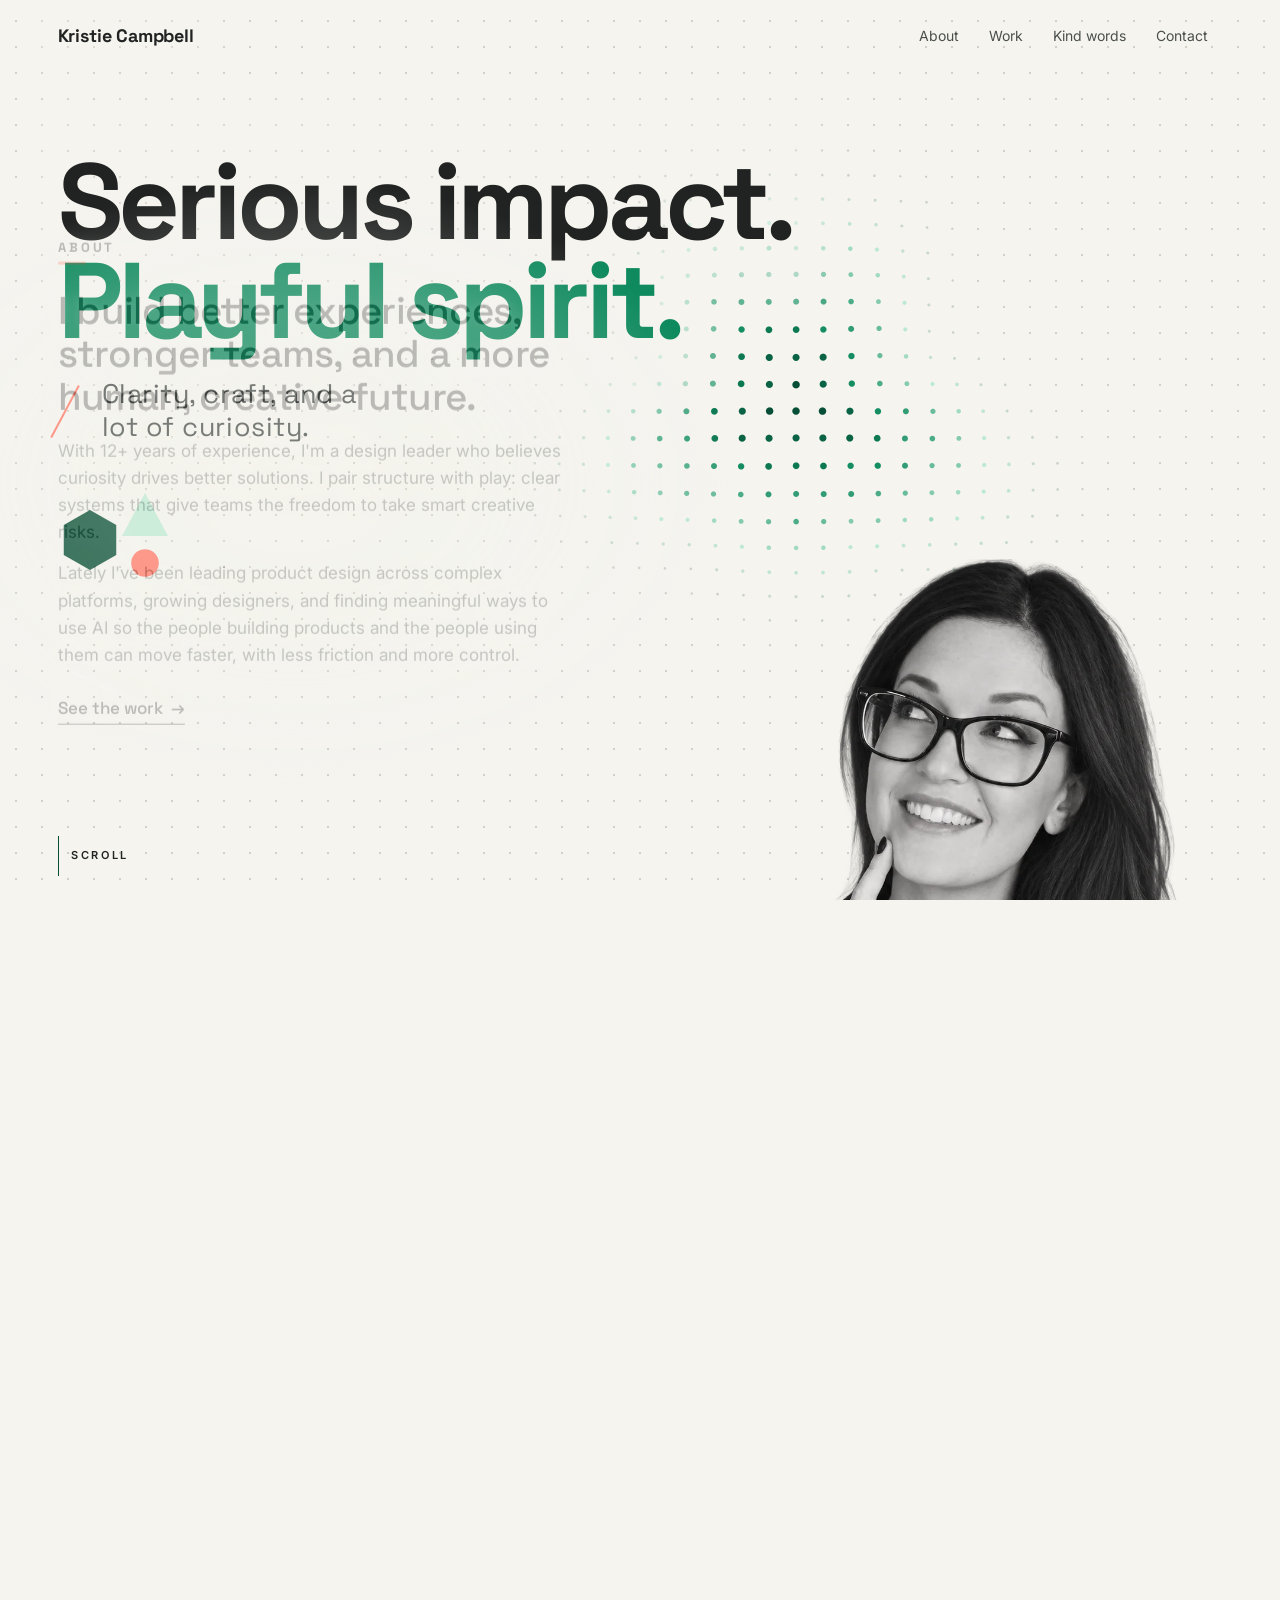
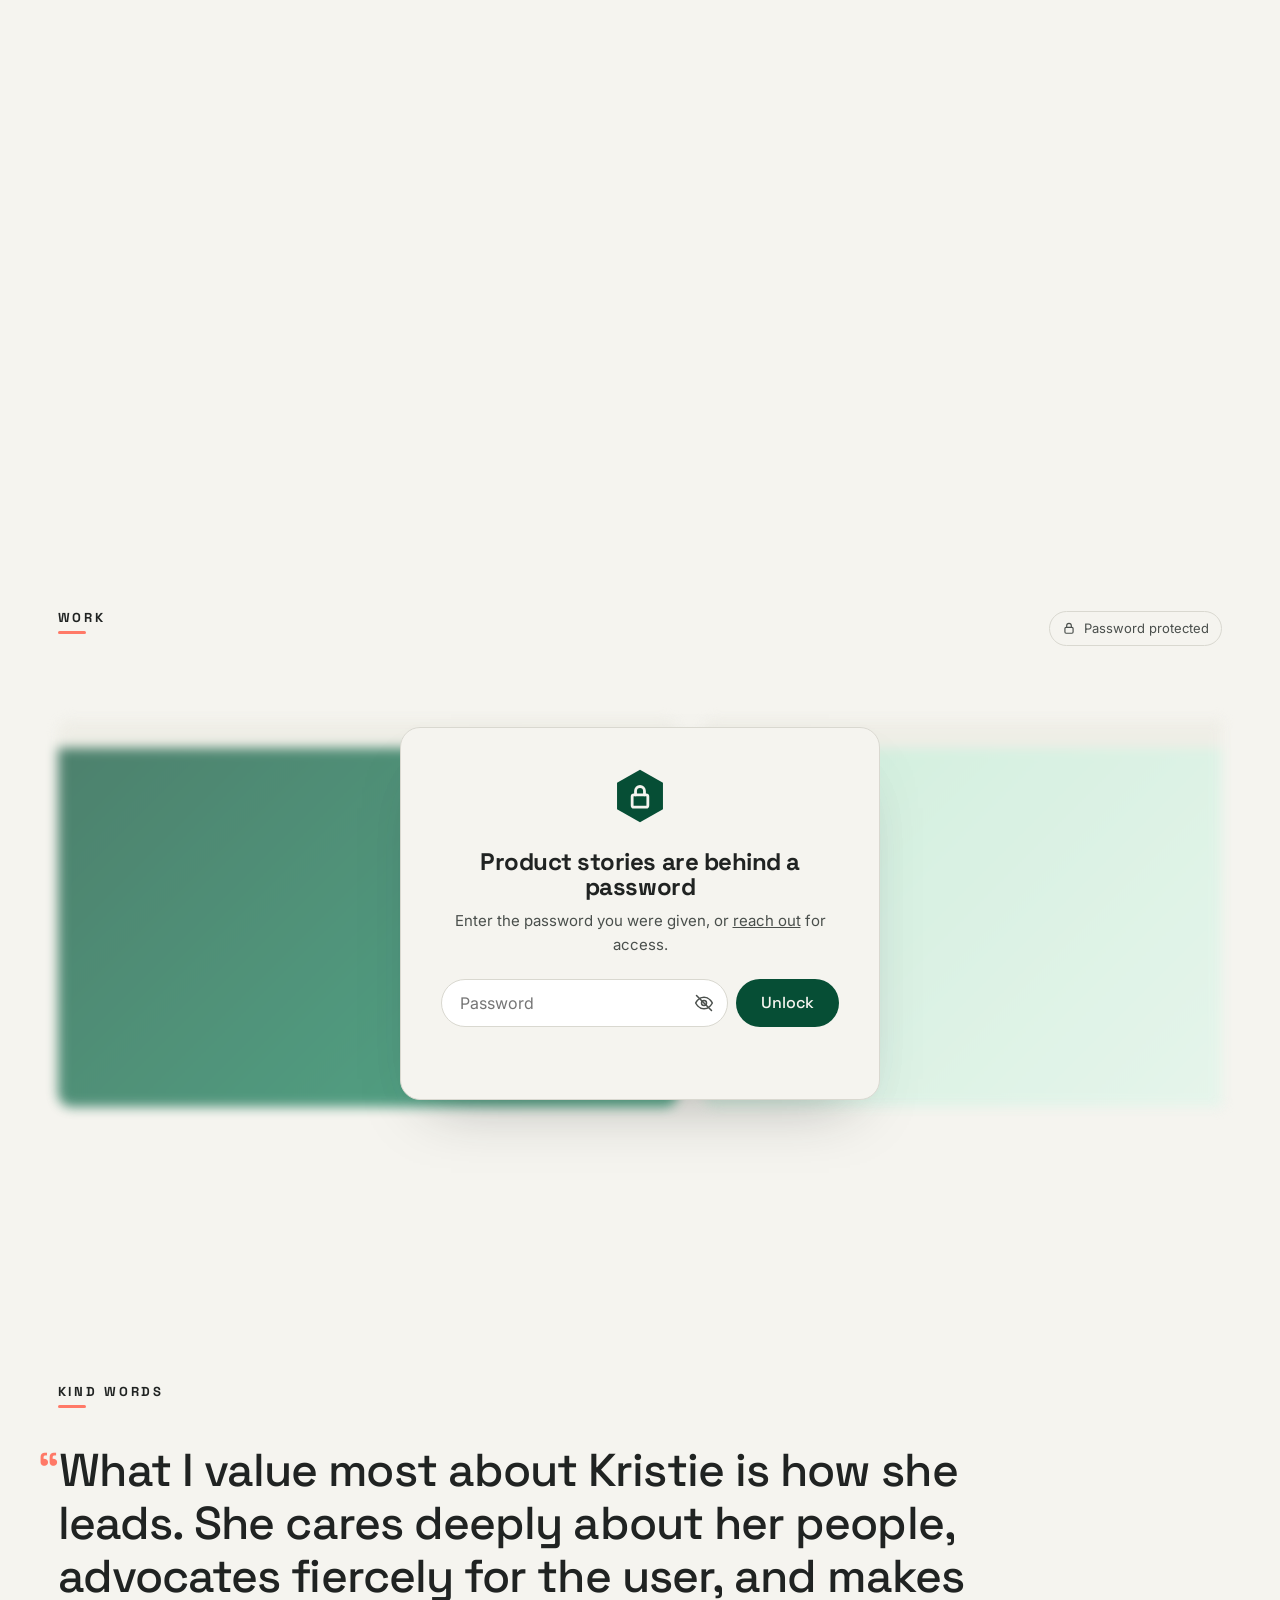
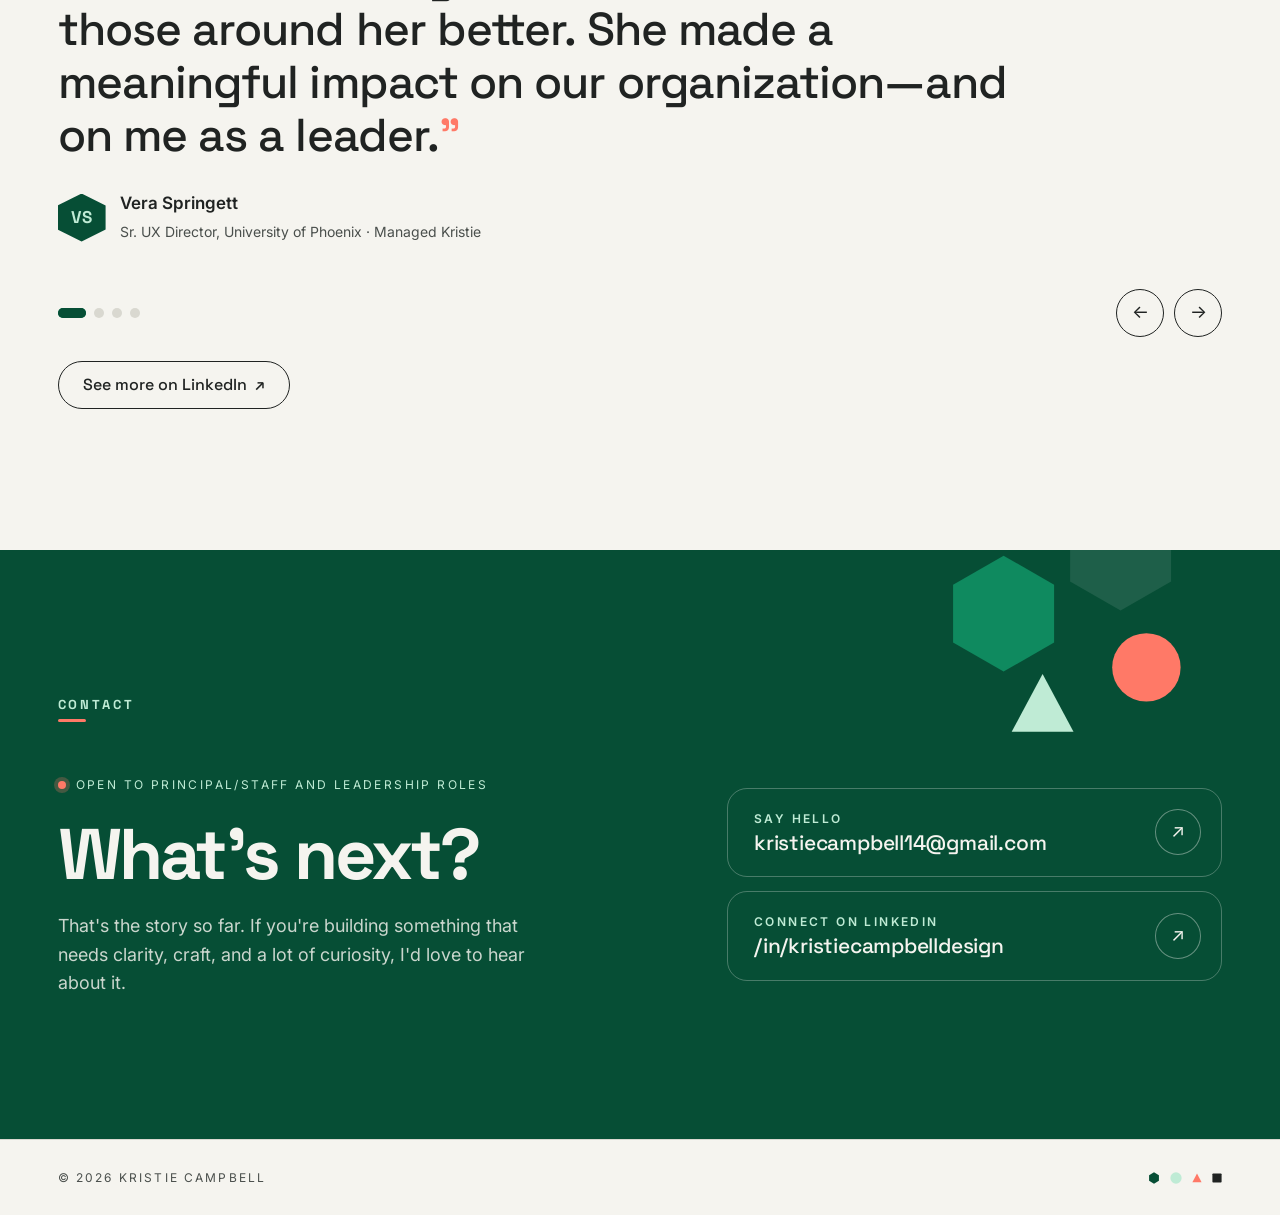
==== commit 82120053: "Put the password gate back on the preview The preview switched the gate off so feedback links opened" ====
--- a/index.html
+++ b/index.html
@@ -228,9 +228,6 @@
   </footer>
 
   <script src="js/content.js"></script>
-  <!-- Preview build only: the work gate is switched off, so any plain link
-       shows the whole site. The live site still asks for the password. -->
-  <script>window.__kcUnlocked = true;</script>
   <script src="js/gate.js"></script>
   <script src="js/common.js"></script>
   <script src="js/field.js"></script>
--- a/css/styles.css
+++ b/css/styles.css
@@ -709,6 +709,7 @@
   height: min(92svh, 58vw);
   aspect-ratio: 1;
   transform: translate3d(0, var(--photo-y, 54%), 0);
+  opacity: var(--photo-o, 1);
   will-change: transform;
 }
 
@@ -1032,6 +1033,14 @@
   width: 16px;
   height: 16px;
   fill: currentColor;
+}
+
+/* A phone's frame is portrait and the scene fits the device across the width,
+   so a full-height stage only adds empty room above and below it. */
+@media (max-width: 699px) {
+  .work--3d {
+    height: clamp(560px, 82vh, 760px);
+  }
 }
 
 /* Gate */
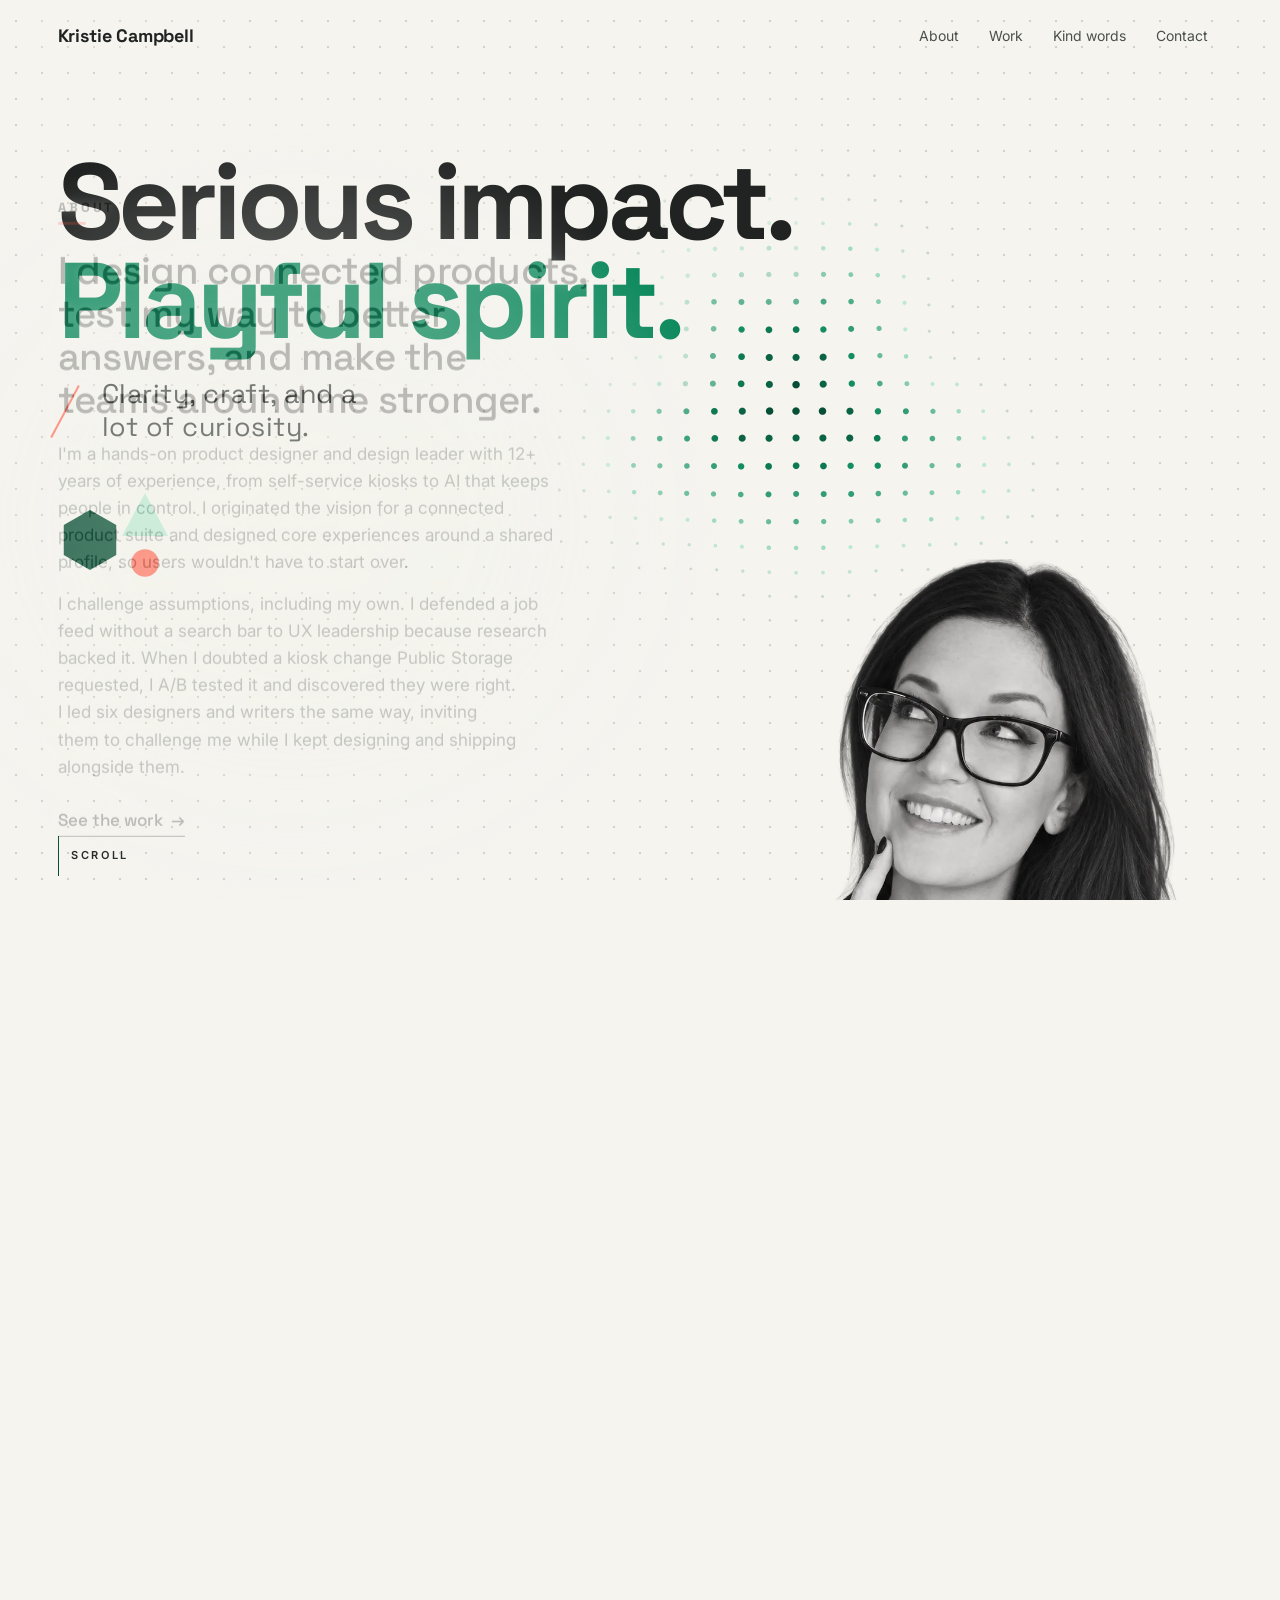
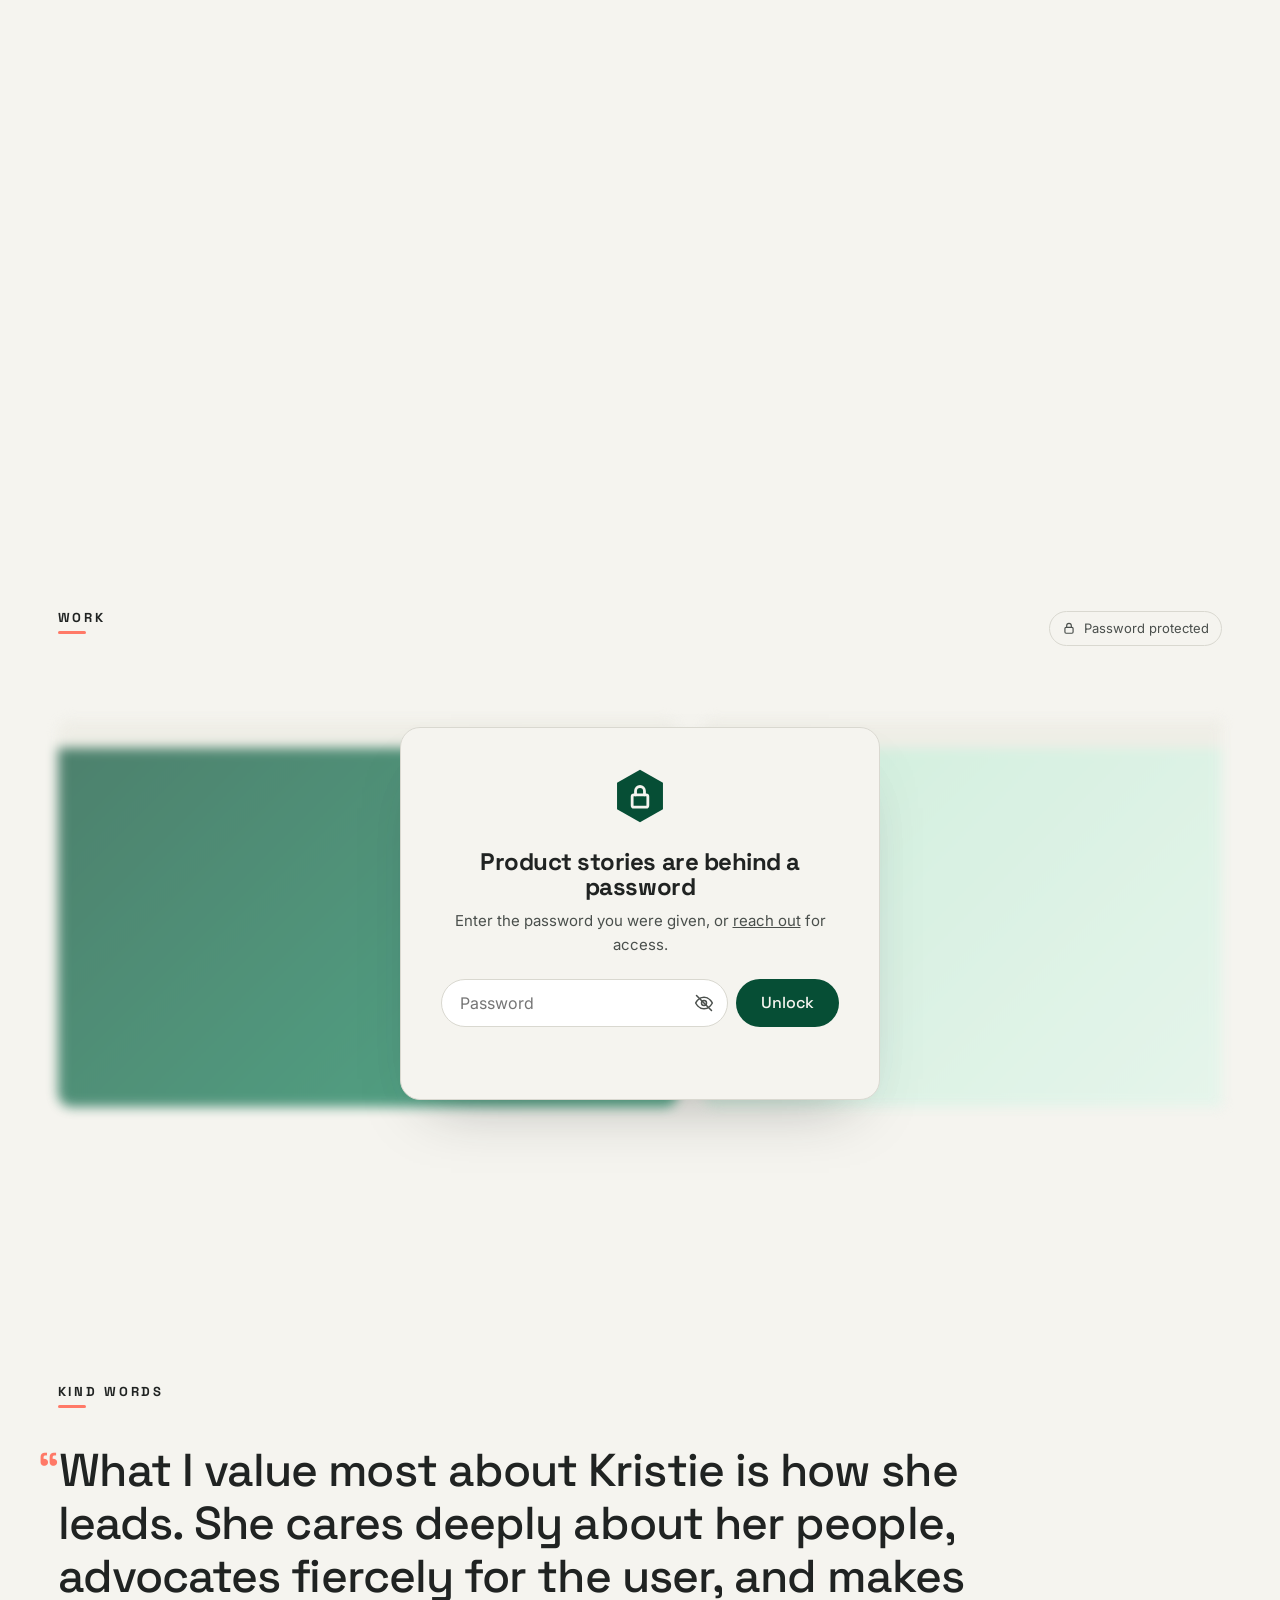
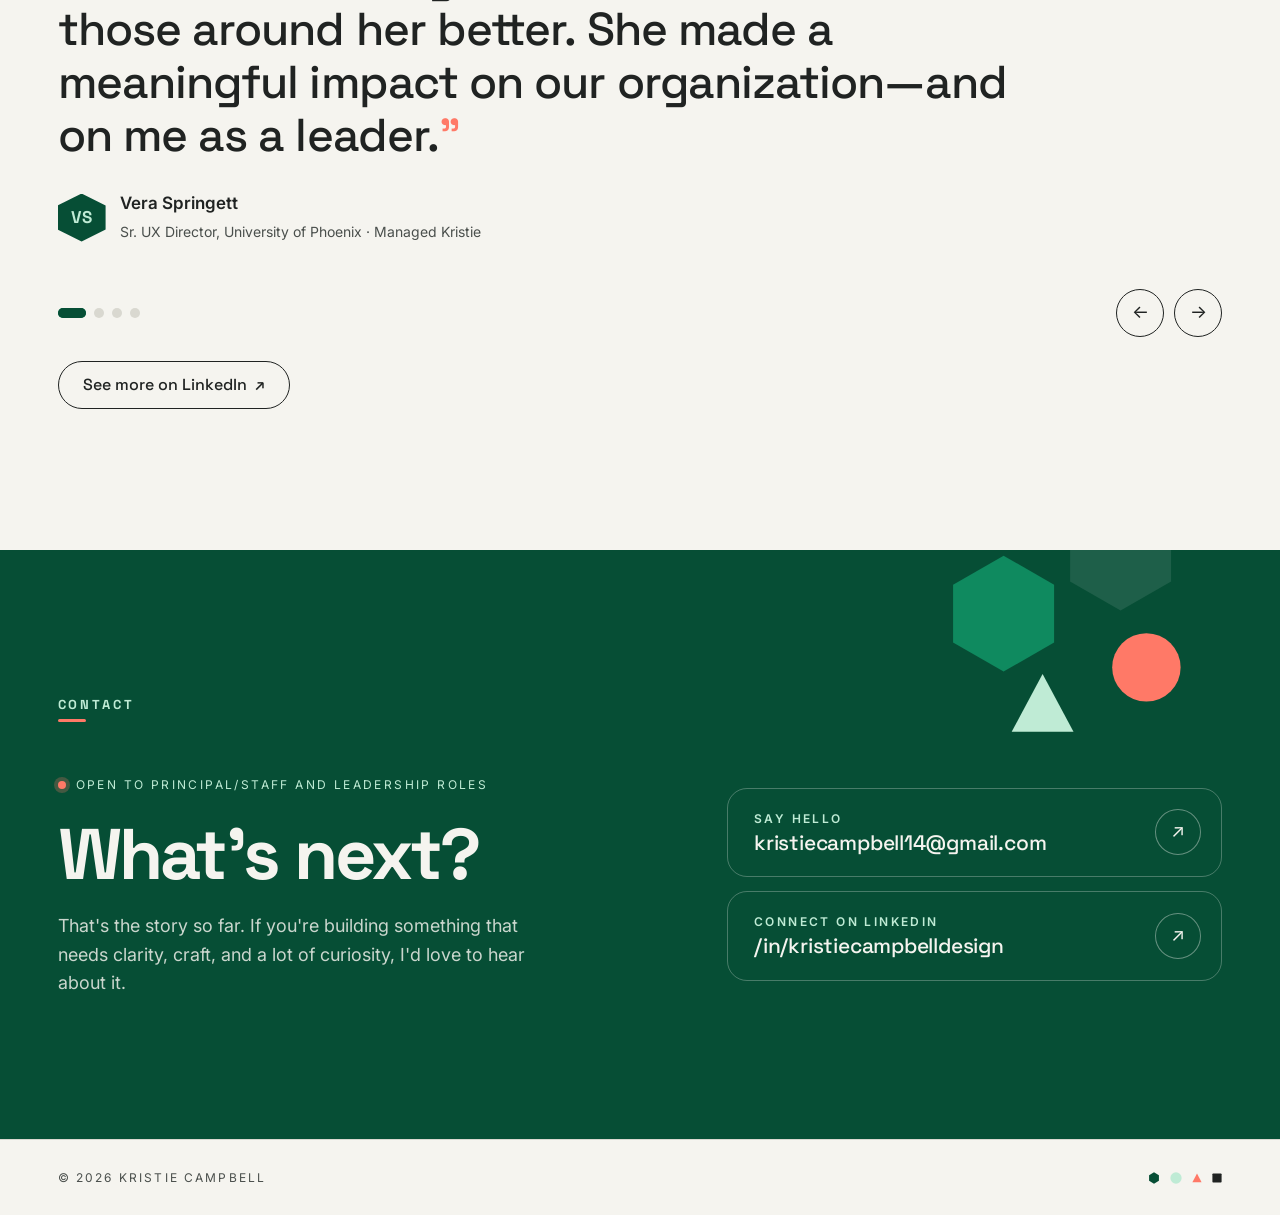
==== commit 443c859a: "Rewrite the About copy for Staff/Principal roles Lead with connected products, testing, and team lea" ====
--- a/index.html
+++ b/index.html
@@ -7,7 +7,7 @@
   <meta name="robots" content="noindex" />
   <title>Kristie Campbell · Design Leader</title>
   <meta name="description"
-    content="Kristie Campbell, design leader building better experiences, stronger teams, and a more human, creative future." />
+    content="Kristie Campbell, hands-on product designer and design leader: connected products, better answers through testing, and stronger teams." />
   <link rel="icon"
     href="data:image/svg+xml,%3Csvg xmlns='http://www.w3.org/2000/svg' viewBox='0 0 100 100'%3E%3Cpolygon points='50,4 90,27 90,73 50,96 10,73 10,27' fill='%23064E35'/%3E%3Ccircle cx='50' cy='50' r='14' fill='%23FF7967'/%3E%3C/svg%3E" />
   <link rel="preconnect" href="https://fonts.googleapis.com" />
@@ -16,6 +16,7 @@
     href="https://fonts.googleapis.com/css2?family=Inter:wght@400;500;600&family=Mrs+Saint+Delafield&family=Space+Grotesk:wght@400;500;700&display=swap"
     rel="stylesheet" />
   <link rel="stylesheet" href="css/styles.css" />
+  <script defer src="js/analytics.js"></script>
 </head>
 
 <body>
@@ -72,16 +73,17 @@
 
         <div class="about-layer" id="about" data-about>
           <h2 class="section-label">About</h2>
-          <p class="about-lede">I build better experiences, stronger teams, and a more human, creative future.</p>
+          <p class="about-lede">I design connected products, test my way to better answers, and make the teams around me stronger.</p>
           <p class="about-body">
-            With 12+ years of experience, I'm a design leader who believes curiosity drives better solutions. I pair
-            structure with play:
-            clear systems that give teams the freedom to take smart creative risks.
+            I'm a hands-on product designer and design leader with 12+ years of experience, from self-service
+            kiosks to AI that keeps people in control. I originated the vision for a connected product suite
+            and designed core experiences around a shared profile, so users wouldn't have to start over.
           </p>
           <p class="about-body about-body--extra">
-            Lately I've been leading product design across complex platforms, growing designers,
-            and finding meaningful ways to use AI so the people building products and the people
-            using them can move faster, with less friction and more control.
+            I challenge assumptions, including my own. I defended a job feed without a search bar to UX
+            leadership because research backed it. When I doubted a kiosk change Public Storage requested,
+            I A/B tested it and discovered they were right. I led six designers and writers the same way,
+            inviting them to challenge me while I kept designing and shipping alongside them.
           </p>
           <a class="text-link" href="#work">See the work <span aria-hidden="true">→</span></a>
         </div>
--- a/css/styles.css
+++ b/css/styles.css
@@ -638,7 +638,8 @@
   position: absolute;
   z-index: 3;
   left: max(var(--gutter), calc((100% - var(--max)) / 2 + var(--gutter)));
-  top: 50%;
+  /* centred in the space under the fixed header, so a tall block can't ride up into it */
+  top: calc(50% + var(--header-h) / 2);
   width: min(44%, 560px);
   opacity: var(--about-o);
   transform: translateY(calc(-50% + var(--about-y)));
@@ -686,13 +687,18 @@
   font-family: var(--font-display);
   font-weight: 500;
   letter-spacing: -0.02em;
-  font-size: clamp(26px, 3vw, 42px);
+  /* the svh term only bites on short laptop screens, where five lines at full size overflow */
+  font-size: clamp(26px, min(3vw, 4.9svh), 42px);
   line-height: 1.12;
+  text-wrap: balance;
   margin-bottom: 20px;
 }
 
 .about-body {
   color: var(--ink-soft);
+  /* full size from ~740px tall; the stage clips, so short screens trade a point of size for fit */
+  font-size: clamp(15px, 2.3svh, 17px);
+  text-wrap: pretty;
   margin-bottom: 14px;
   max-width: 46ch;
 }
@@ -788,16 +794,37 @@
     transform: translateY(var(--about-y));
   }
 
+  .about-layer .section-label {
+    margin-bottom: 16px;
+  }
+
   .about-lede {
-    font-size: clamp(24px, 6.6vw, 34px);
+    font-size: clamp(24px, 6.4vw, 34px);
+    margin-bottom: 14px;
   }
 
   .about-body {
     font-size: 15px;
+    line-height: 1.5;
+    margin-bottom: 10px;
+  }
+
+  .about-layer .text-link {
+    margin-top: 4px;
   }
 
   .scroll-cue {
     display: none;
+  }
+}
+
+@media (max-width: 899px) and (max-height: 700px) {
+  .about-lede {
+    font-size: clamp(22px, 6vw, 34px);
+  }
+
+  .about-body {
+    font-size: 14px;
   }
 }
 
@@ -932,10 +959,37 @@
   letter-spacing: -0.02em;
 }
 
+/* the story's one-line description (its tagline) */
 .work3d__meta p {
-  margin: 4px 0 0;
-  color: var(--mint);
-  font-size: 15px;
+  margin: 8px 0 0;
+  max-width: 46ch;
+  color: rgba(245, 244, 239, .88);
+  font-size: 16px;
+  line-height: 1.45;
+  text-wrap: pretty;
+}
+
+/* The clay shapes drift behind everything laid over the scene, so the whole
+   layer carries a soft shadow in the scene's own deep green: enough to hold
+   the text and rings off a pale shape, not enough to read as an effect. */
+.work--3d .section-label,
+.work--3d .lock-badge,
+.work3d__overlay {
+  text-shadow: 0 1px 2px rgba(1, 26, 17, .35), 0 0 16px rgba(1, 26, 17, .45);
+}
+
+.work--3d .lock-badge,
+.work3d__arrow,
+.work--3d .round-btn,
+.work3d__dots button i {
+  box-shadow: 0 2px 14px rgba(1, 26, 17, .3);
+}
+
+/* on a filled hover state the text sits on colour, not on the scene */
+.work3d__meta:hover .work3d__arrow,
+.work3d__meta:focus-visible .work3d__arrow,
+.work--3d .round-btn:hover:not(:disabled) {
+  text-shadow: none;
 }
 
 .work3d__arrow {
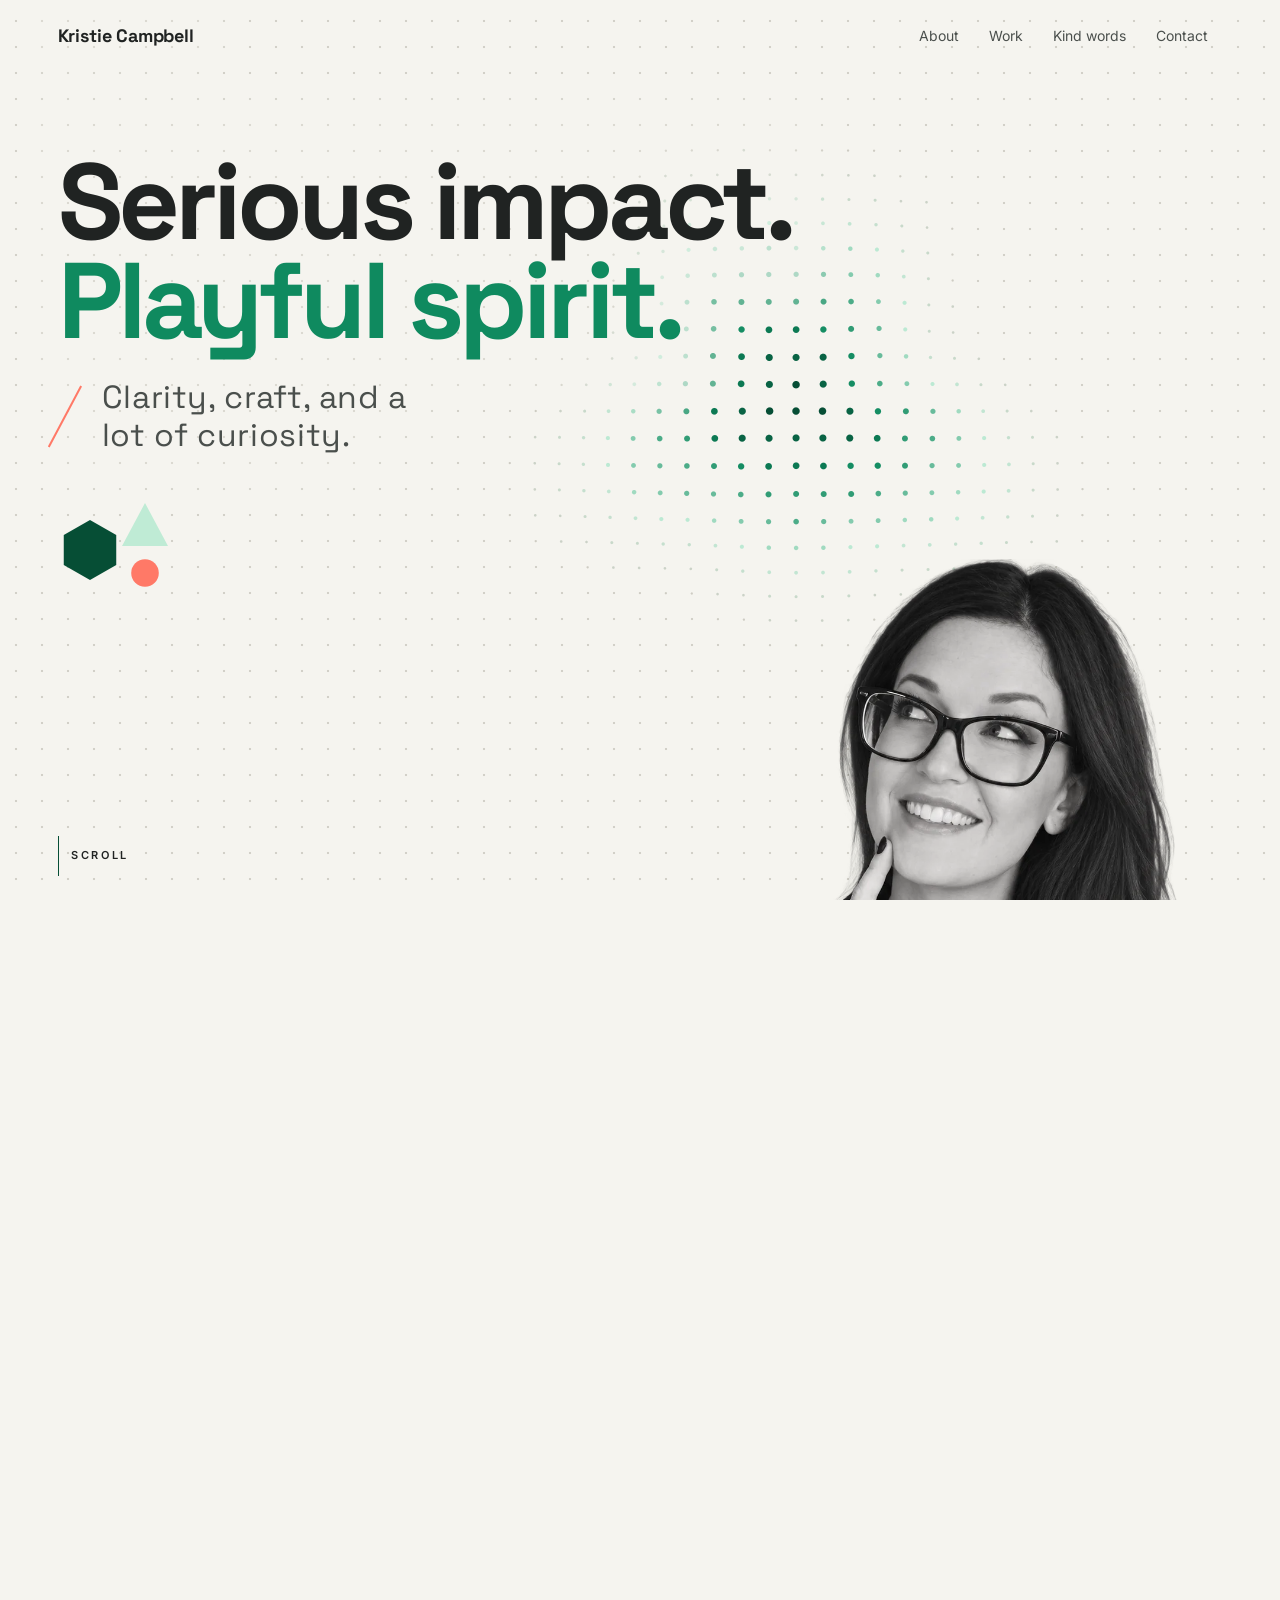
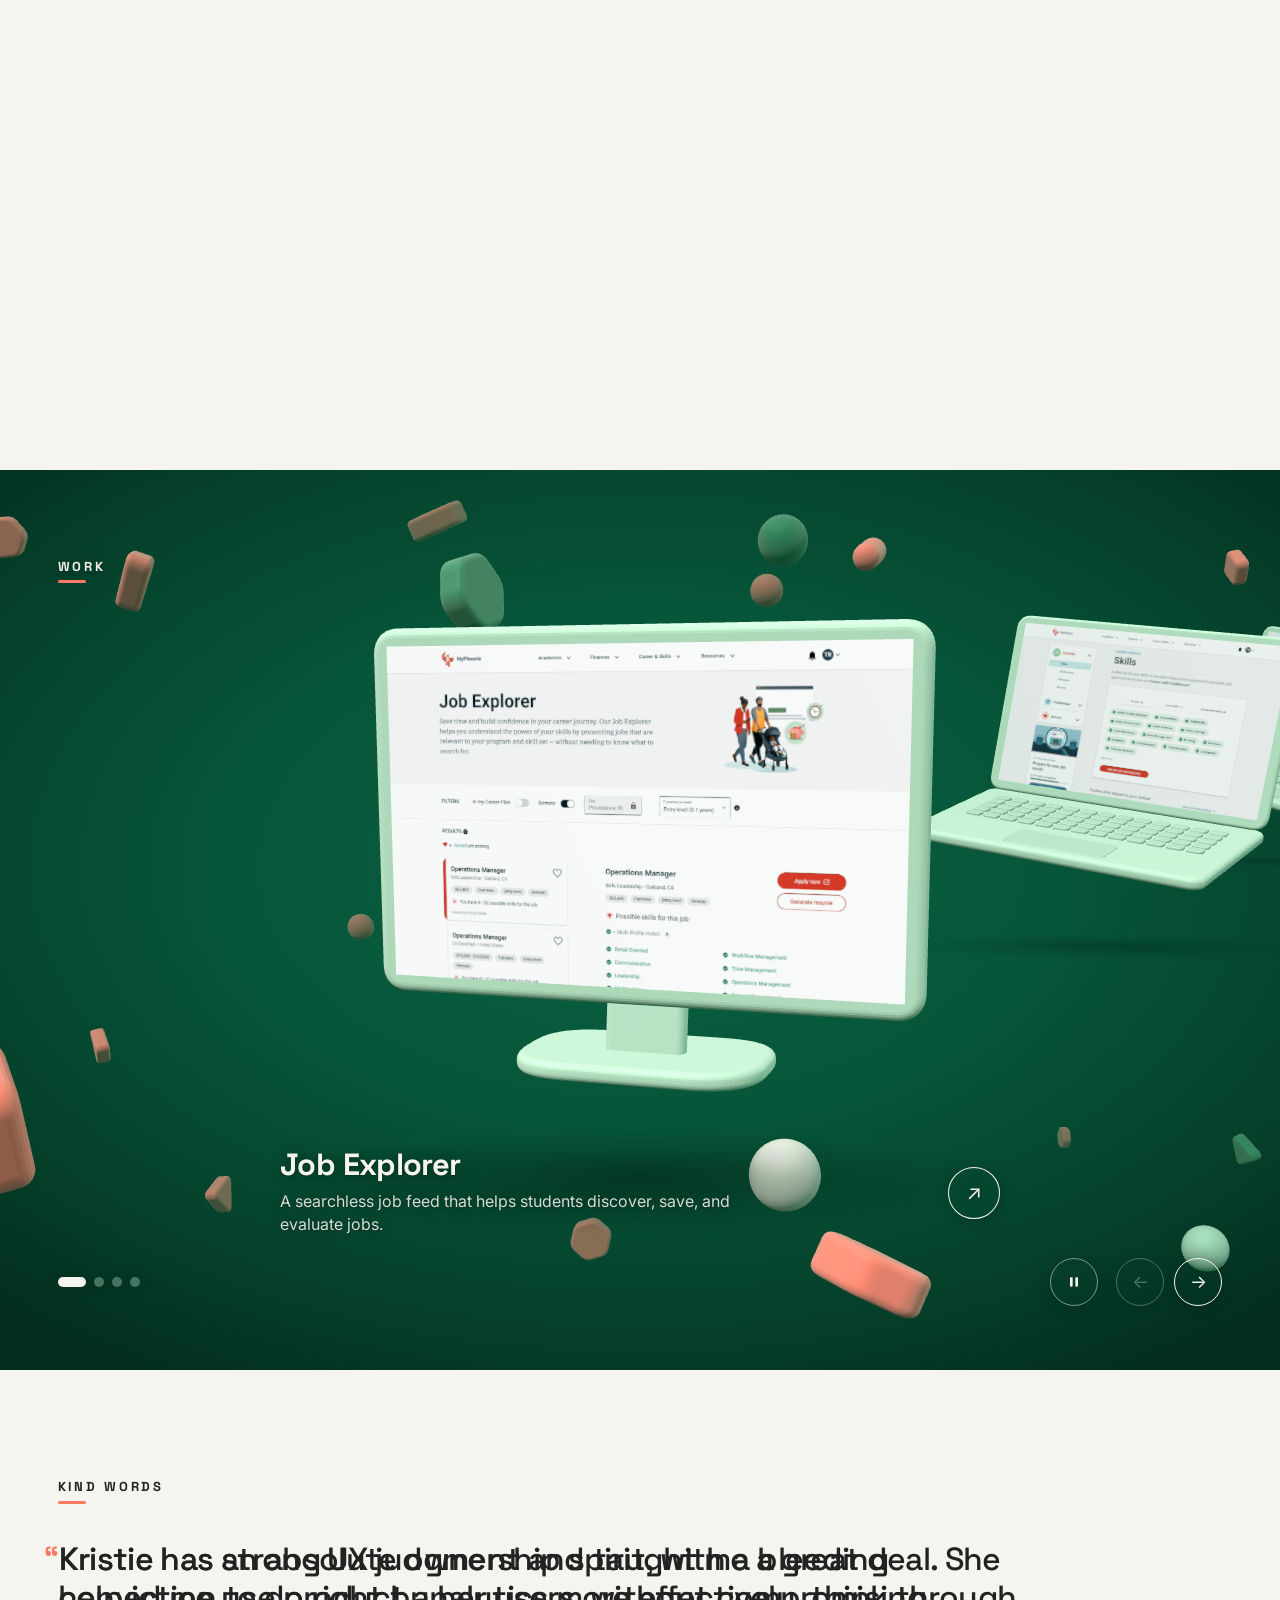
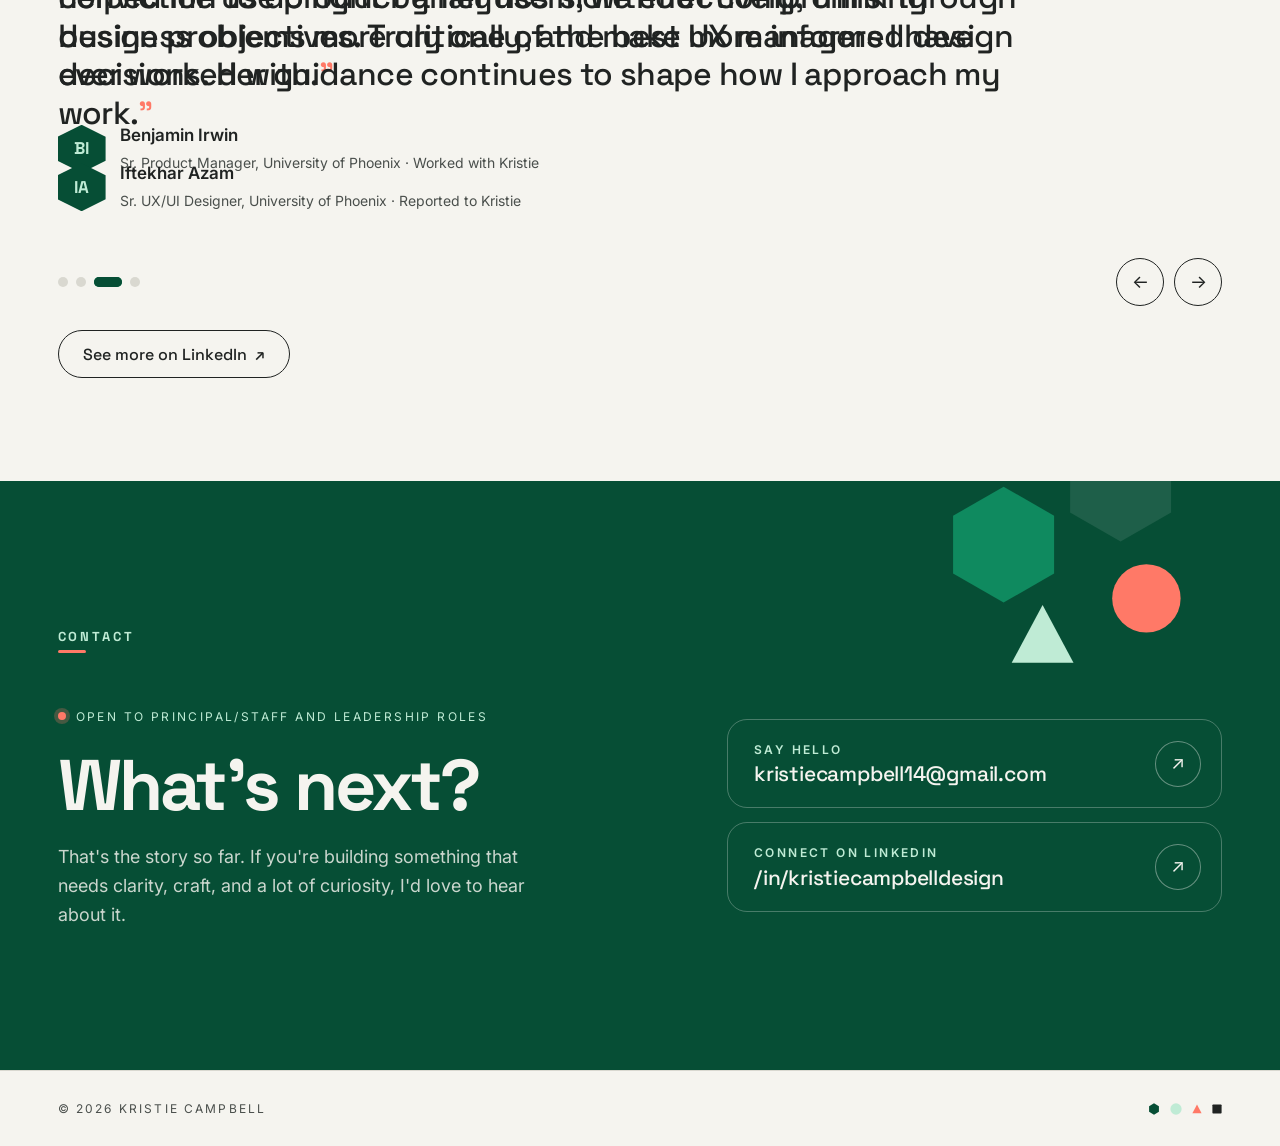
==== commit 2c1eaed0: "Open the work space to everyone and switch the password off The homepage no longer asks for a passwo" ====
--- a/index.html
+++ b/index.html
@@ -101,7 +101,8 @@
     <section class="section work" id="work">
       <div class="section-head container">
         <h2 class="section-label">Work</h2>
-        <p class="lock-badge" data-lock-badge>
+        <!-- starts hidden; main.js shows it only while workPasswordOn is true -->
+        <p class="lock-badge" data-lock-badge hidden>
           <svg viewBox="0 0 24 24" aria-hidden="true">
             <rect x="5" y="11" width="14" height="10" rx="2" />
             <path d="M8 11V8a4 4 0 0 1 8 0v3" />
@@ -110,43 +111,10 @@
         </p>
       </div>
 
-      <!-- Locked state -->
-      <div class="gate container" data-gate>
-        <div class="gate__ghosts" aria-hidden="true">
-          <div class="ghost"></div>
-          <div class="ghost"></div>
-          <div class="ghost"></div>
-        </div>
-        <form class="gate__card" data-gate-form>
-          <svg class="gate__icon" viewBox="0 0 100 100" aria-hidden="true">
-            <polygon points="50,3 91,26.5 91,73.5 50,97 9,73.5 9,26.5" />
-            <rect x="36" y="48" width="28" height="22" rx="3" />
-            <path d="M42 48v-7a8 8 0 0 1 16 0v7" />
-          </svg>
-          <h3>Product stories are behind a password</h3>
-          <p>Enter the password you were given, or <a href="#contact">reach out</a> for
-            access.</p>
-          <div class="gate__row">
-            <label class="sr-only" for="work-password">Password</label>
-            <div class="gate__pw-wrap">
-              <input id="work-password" type="password" autocomplete="current-password" placeholder="Password" required
-                data-clarity-mask="true" />
-              <button type="button" class="gate__pw-toggle" data-pw-toggle aria-label="Show password"
-                aria-pressed="false">
-                <svg viewBox="0 0 24 24" aria-hidden="true" focusable="false">
-                  <path class="eye-shape" d="M2 12s3.6-7 10-7 10 7 10 7-3.6 7-10 7-10-7-10-7Z" />
-                  <circle class="eye-shape" cx="12" cy="12" r="3" />
-                  <line class="eye-slash" x1="3" y1="3" x2="21" y2="21" />
-                </svg>
-              </button>
-            </div>
-            <button type="submit" class="btn btn--primary">Unlock</button>
-          </div>
-          <p class="gate__error" role="alert" data-gate-error></p>
-        </form>
-      </div>
-
-      <!-- Unlocked state -->
+      <!-- Open to everyone: js/workspace.js builds the 3D work space here, and
+           this flat carousel is its fallback. When the password is on
+           (workPasswordOn in js/content.js), the story pages ask for it
+           (js/story.js). -->
       <div class="carousel" data-carousel hidden>
         <div class="carousel__track" data-track tabindex="0" aria-label="Product stories, scroll horizontally"></div>
         <div class="carousel__controls container">
--- a/css/styles.css
+++ b/css/styles.css
@@ -19,6 +19,9 @@
   --font-display: "Space Grotesk", system-ui, sans-serif;
   --font-body: "Inter", system-ui, sans-serif;
   --font-script: "Mrs Saint Delafield", cursive;
+  /* one size for every full sentence set in the display face: the hero subline,
+     the About headline and the testimonials */
+  --statement: 500 clamp(22px, 2.5vw, 32px) / 1.2 var(--font-display);
 
   --gutter: clamp(16px, 4.5vw, 64px);
   --max: 1280px;
@@ -578,10 +581,10 @@
 }
 
 .hero-sub {
-  font-family: var(--font-display);
-  font-size: clamp(20px, 2.1vw, 30px);
+  font: var(--statement);
+  /* the statement size, kept light so it doesn't compete with the title above */
+  font-weight: 400;
   letter-spacing: .02em;
-  line-height: 1.25;
   margin-top: clamp(18px, 3svh, 32px);
   color: var(--ink-soft);
   padding-left: 44px;
@@ -684,12 +687,8 @@
 }
 
 .about-lede {
-  font-family: var(--font-display);
-  font-weight: 500;
+  font: var(--statement);
   letter-spacing: -0.02em;
-  /* the svh term only bites on short laptop screens, where five lines at full size overflow */
-  font-size: clamp(26px, min(3vw, 4.9svh), 42px);
-  line-height: 1.12;
   text-wrap: balance;
   margin-bottom: 20px;
 }
@@ -799,7 +798,6 @@
   }
 
   .about-lede {
-    font-size: clamp(24px, 6.4vw, 34px);
     margin-bottom: 14px;
   }
 
@@ -819,10 +817,6 @@
 }
 
 @media (max-width: 899px) and (max-height: 700px) {
-  .about-lede {
-    font-size: clamp(22px, 6vw, 34px);
-  }
-
   .about-body {
     font-size: 14px;
   }
@@ -867,9 +861,9 @@
 }
 
 /* ---------------------------------------------------------------------
-   Unlocked: the blade becomes a 3D clay space
+   The blade is a 3D clay space, open with or without the password
    js/workspace.js adds the canvas and the bottom overlay. The section head
-   is the same markup as the locked state, recoloured for the dark room.
+   (label + lock badge) is the static markup, recoloured for the dark room.
    --------------------------------------------------------------------- */
 .work--3d {
   position: relative;
@@ -1097,41 +1091,8 @@
   }
 }
 
-/* Gate */
-.gate {
-  position: relative;
-  min-height: 440px;
-  display: grid;
-  place-items: center;
-}
-
-.gate__ghosts {
-  position: absolute;
-  inset: 0 var(--gutter);
-  display: flex;
-  gap: 24px;
-  align-items: center;
-  overflow: hidden;
-  filter: blur(6px);
-  opacity: .7;
-  pointer-events: none;
-}
-
-.ghost {
-  flex: 0 0 min(60%, 620px);
-  aspect-ratio: 16 / 10;
-  border-radius: 14px;
-  background: linear-gradient(var(--paper-2) 0 28px, transparent 28px), linear-gradient(135deg, var(--forest), var(--vibrant));
-}
-
-.ghost:nth-child(2) {
-  background: linear-gradient(var(--paper-2) 0 28px, transparent 28px), linear-gradient(135deg, var(--mint), #e3f6ec);
-}
-
-.ghost:nth-child(3) {
-  background: linear-gradient(var(--paper-2) 0 28px, transparent 28px), var(--charcoal);
-}
-
+/* Gate: the password card on the story pages (js/story.js renders it).
+   The work space itself is open to everyone. */
 .gate__card {
   position: relative;
   z-index: 1;
@@ -1159,11 +1120,6 @@
   stroke: var(--offwhite);
   stroke-width: 5;
   stroke-linecap: round;
-}
-
-.gate__card h3 {
-  font-size: 24px;
-  margin-bottom: 10px;
 }
 
 .gate__card p {
@@ -2002,10 +1958,12 @@
    KIND WORDS
    ===================================================================== */
 .kind-words {
-  /* Full section padding. While the shape rule sat above this section it
-     carried the space itself, and this was trimmed to clamp(40px, 5vw, 64px);
+  /* Framed by the work space band above and the contact band below, so it takes
+     Work's trimmed bottom padding on both sides; the full section padding was
+     sized for 52px quotes. While the shape rule sat above this section it
+     carried the space itself, and the top was trimmed to clamp(40px, 5vw, 64px);
      put that back if the rule ever returns here. */
-  padding-top: clamp(80px, 11vw, 160px);
+  padding-block: clamp(64px, 8vw, 120px);
 }
 
 .quotes {
@@ -2036,12 +1994,9 @@
 .quote blockquote {
   margin: 0;
   position: relative;
-  font-family: var(--font-display);
-  font-weight: 500;
+  font: var(--statement);
   letter-spacing: -0.02em;
-  font-size: clamp(26px, 3.6vw, 52px);
-  line-height: 1.15;
-  max-width: 22em;
+  max-width: 30em;
   text-indent: -0.42em;
 }
 
@@ -3582,7 +3537,7 @@
 }
 
 /* ---------------------------------------------------------------------
-   GATE / NOT FOUND (shared with the work carousel gate)
+   GATE / NOT FOUND
    --------------------------------------------------------------------- */
 .project-gate {
   min-height: 100svh;
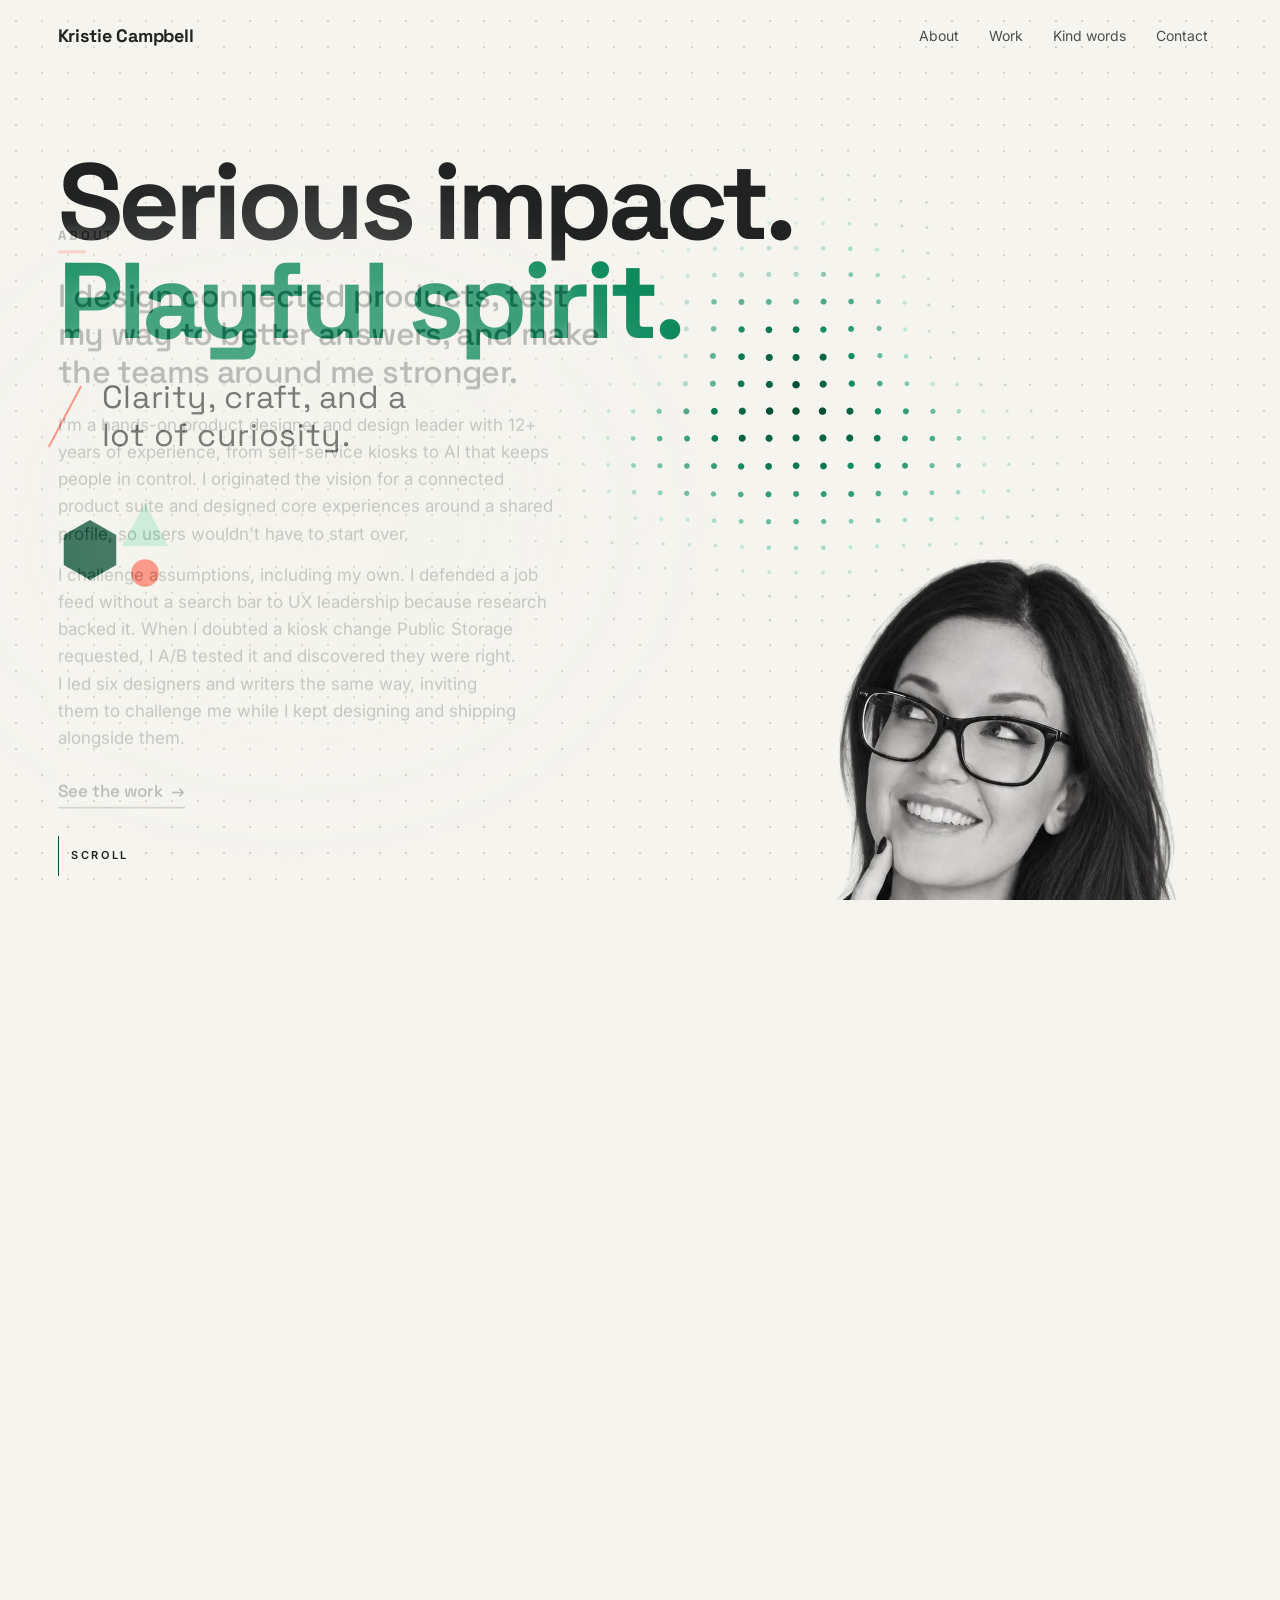
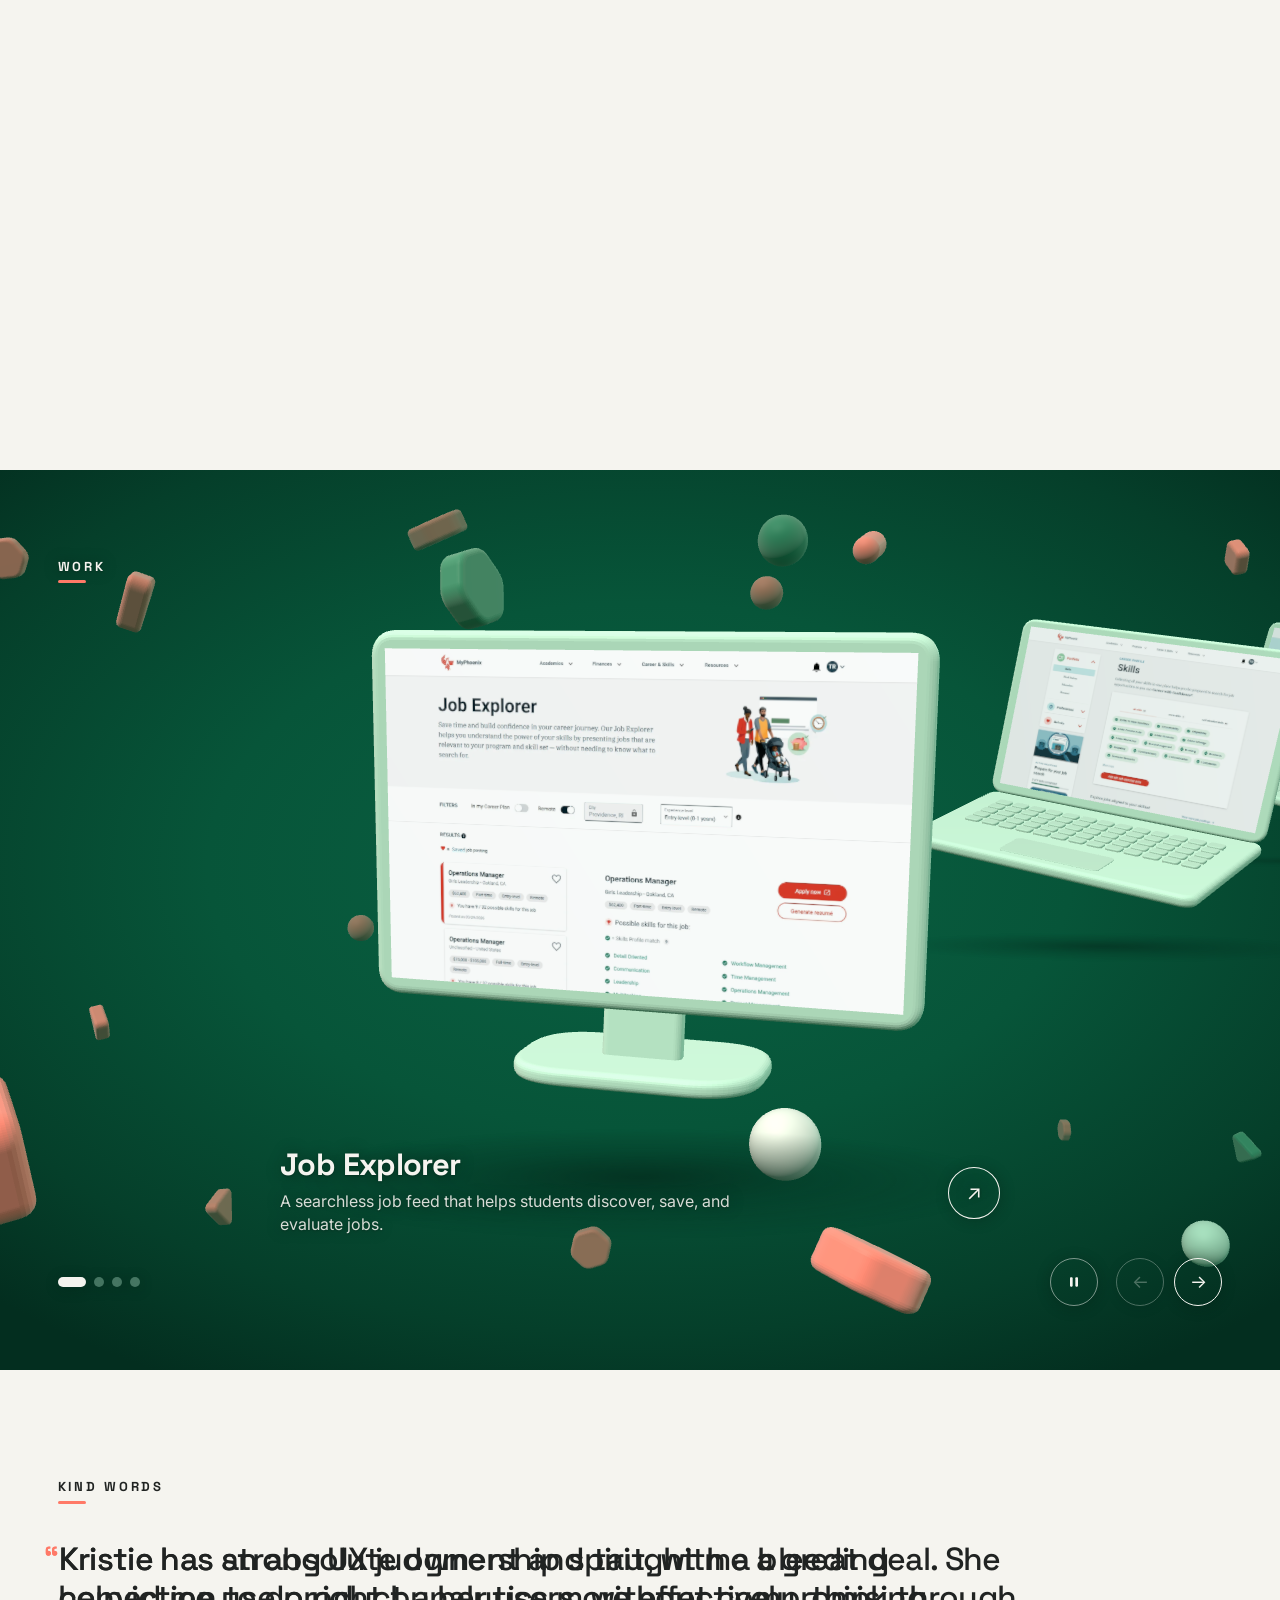
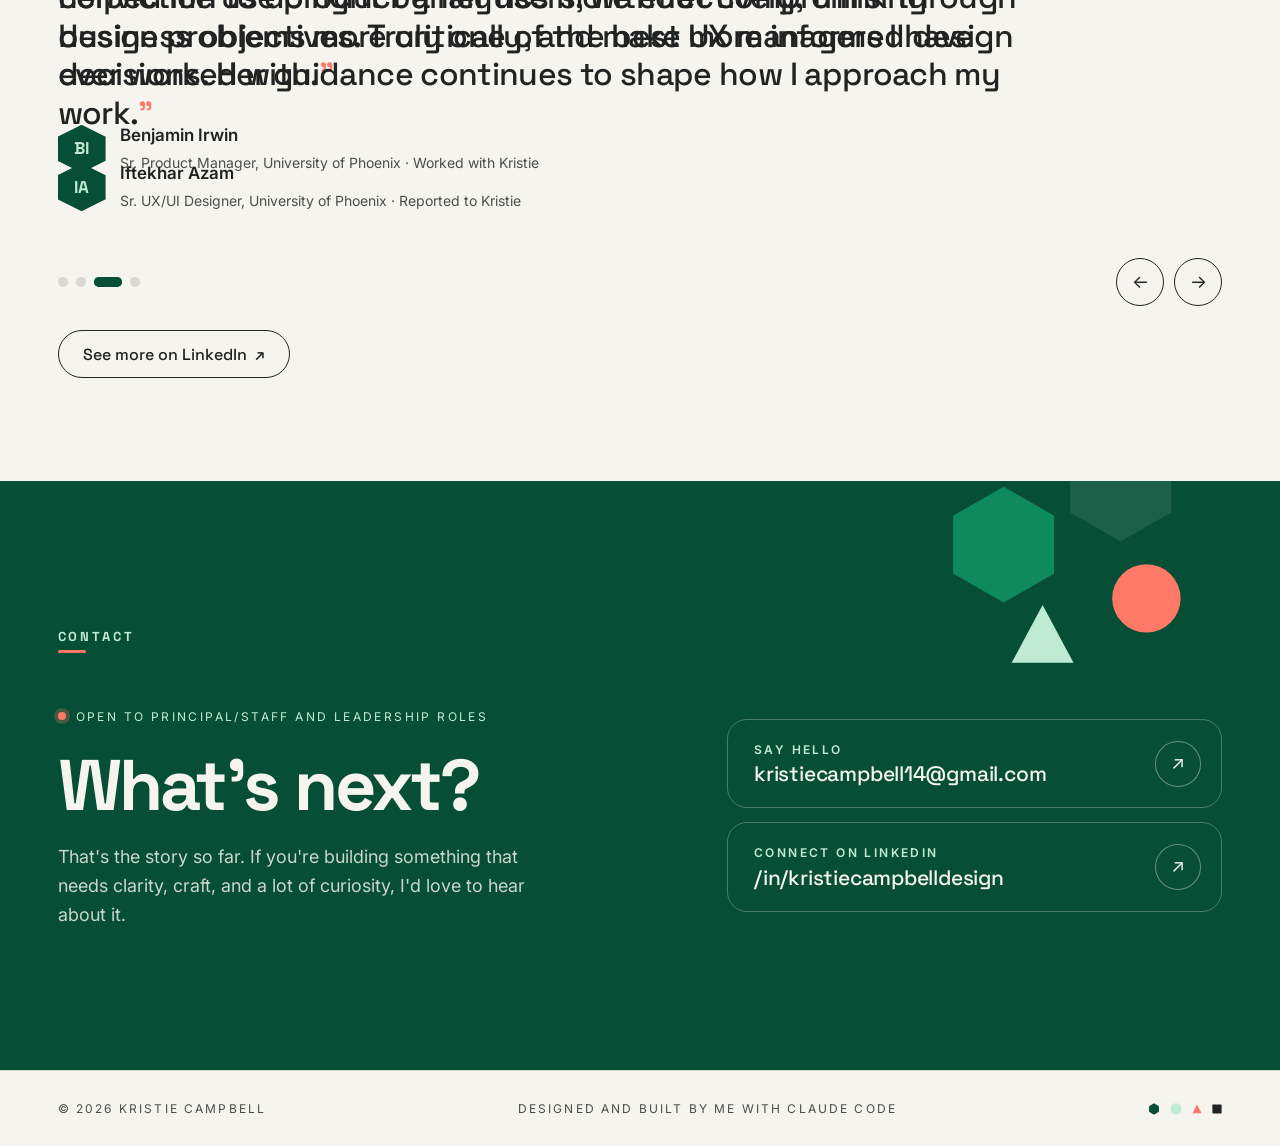
==== commit 56bc596b: "Credit the build in the footer Adds "Designed and built by me with Claude Code" between the copyrigh" ====
--- a/index.html
+++ b/index.html
@@ -180,6 +180,7 @@
   <footer class="site-footer">
     <div class="container footer__base">
       <span>© <span data-year></span> Kristie Campbell</span>
+      <span>Designed and built by me with Claude Code</span>
       <span class="footer__marks" aria-hidden="true">
         <svg viewBox="0 0 100 100">
           <polygon points="50,3 91,26.5 91,73.5 50,97 9,73.5 9,26.5" />
--- a/css/styles.css
+++ b/css/styles.css
@@ -2344,6 +2344,7 @@
   letter-spacing: .18em;
   text-transform: uppercase;
   color: var(--ink-soft);
+  text-wrap: balance;
 }
 
 .footer__marks {
